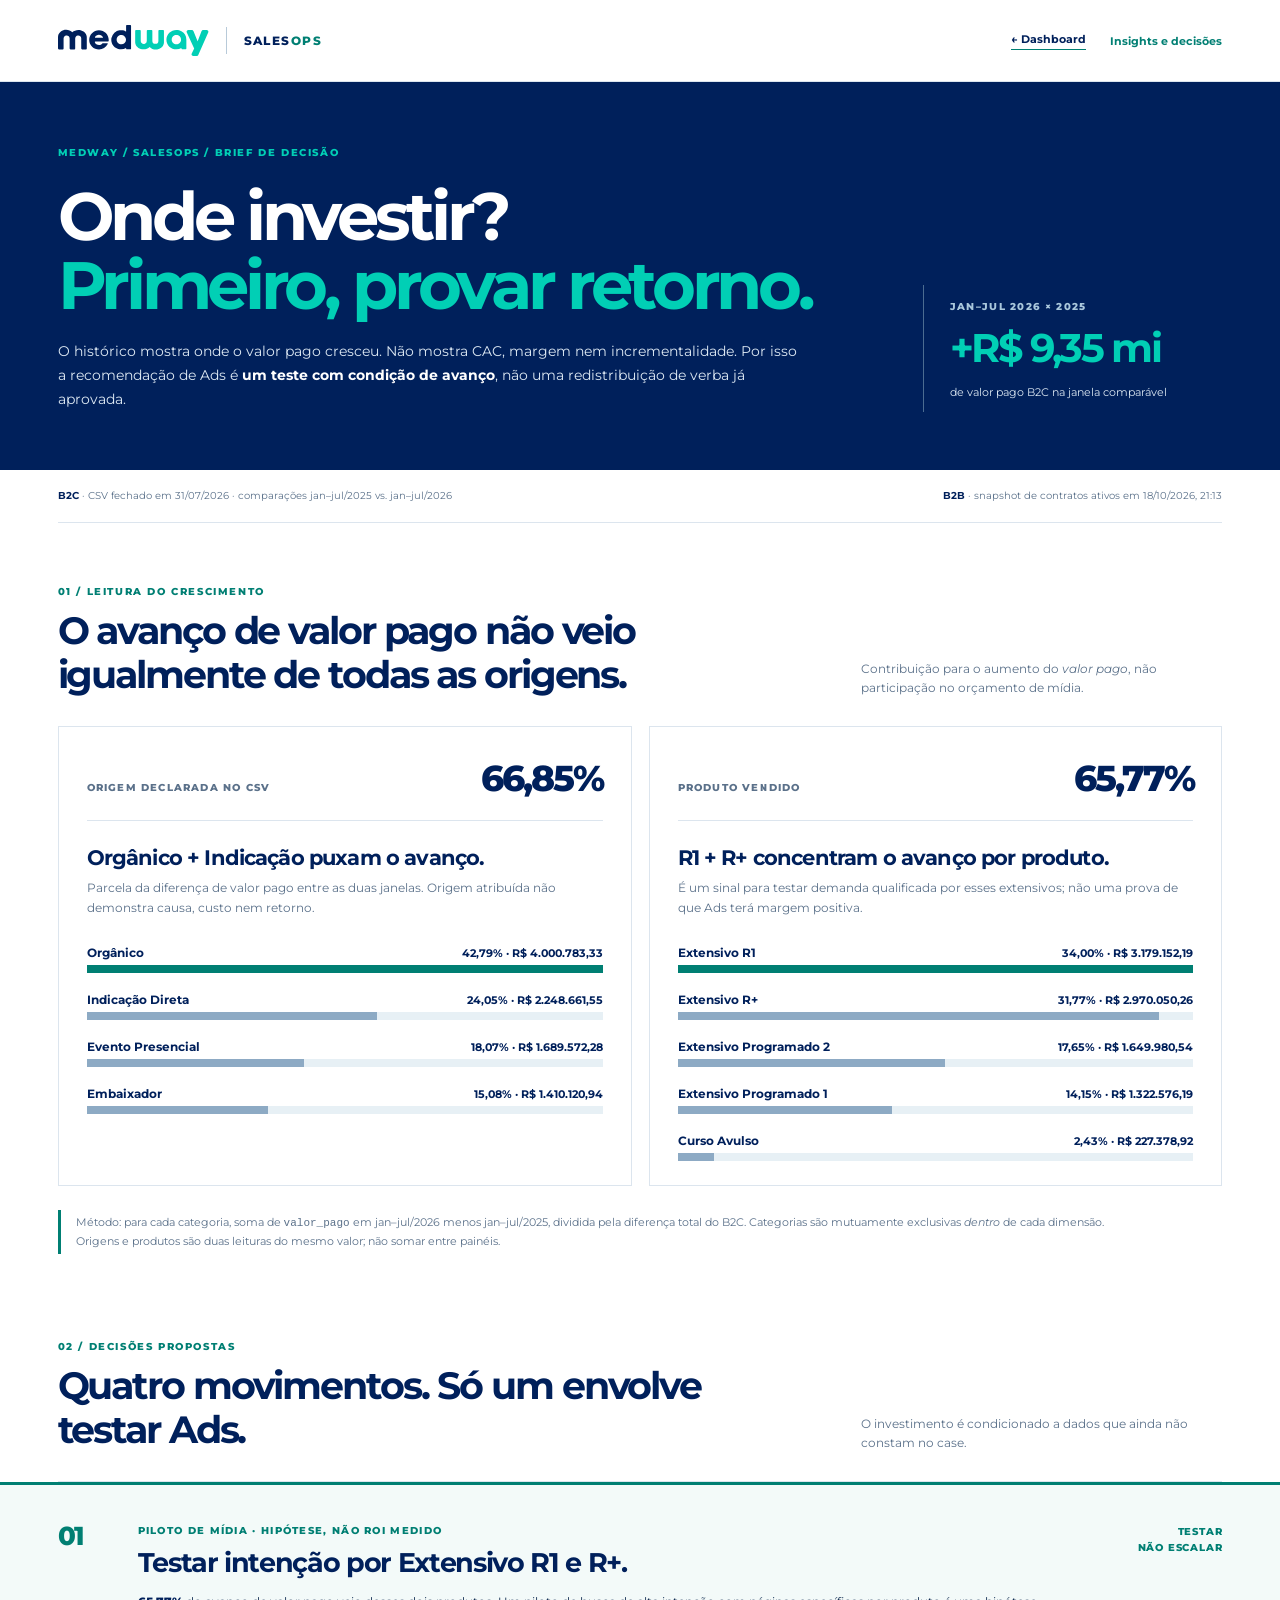
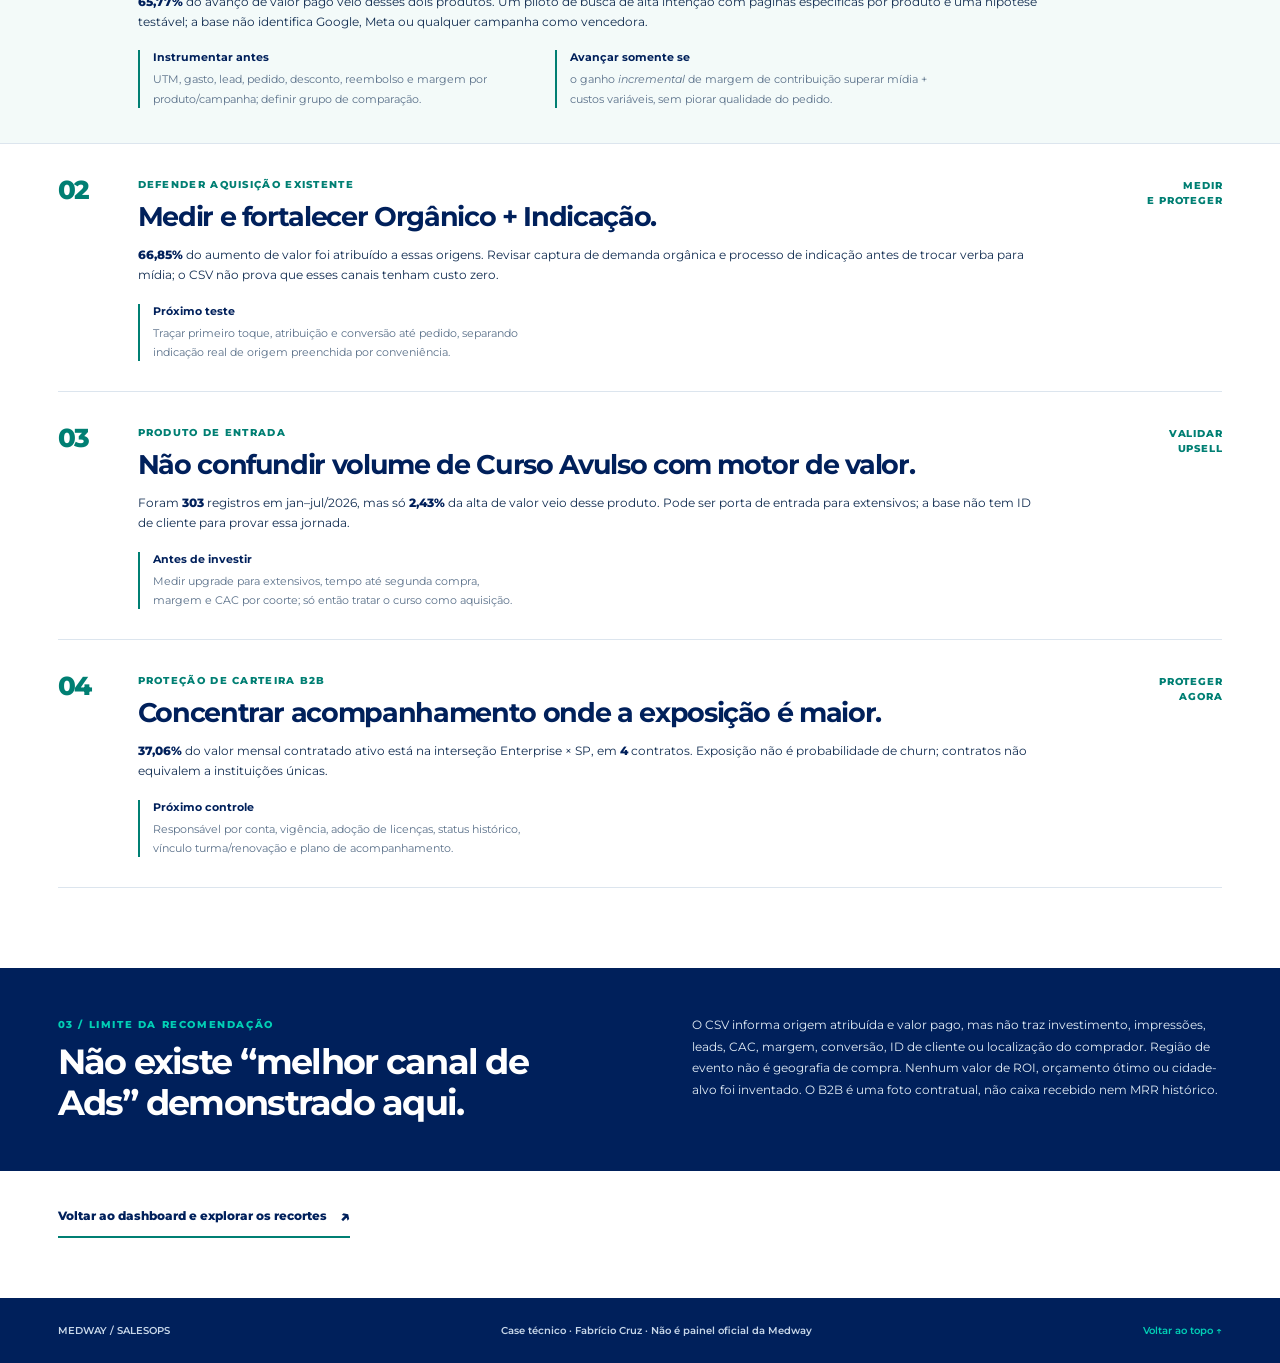
==== public/insights.html @ 477a2d1b "feat: add evidence-led Medway insights and Ads decision brief" ====
<!doctype html>
<html lang="pt-BR">
  <head>
    <meta charset="utf-8" />
    <meta name="viewport" content="width=device-width, initial-scale=1" />
    <meta name="theme-color" content="#00205B" />
    <meta name="description" content="Insights acionáveis do case Medway SalesOps: motores de crescimento B2C, teste de mídia e exposição contratual B2B, com evidências e limites claros." />
    <title>Insights e decisões | Medway SalesOps</title>
    <link rel="preconnect" href="https://fonts.googleapis.com" />
    <link rel="preconnect" href="https://fonts.gstatic.com" crossorigin />
    <link href="https://fonts.googleapis.com/css2?family=Montserrat:wght@400;500;600;700;800&display=swap" rel="stylesheet" />
    <link rel="icon" href="favicon.svg" type="image/svg+xml" />
    <link rel="stylesheet" href="style.css?v=20261018-insights-link-v1" />
    <link rel="stylesheet" href="insights.css?v=20261018-insights-v1" />
    <script src="insights.js?v=20261018-insights-v1" defer></script>
  </head>
  <body class="insights-page" id="top">
    <a class="skip" href="#main">Ir para insights</a>
    <header class="topbar">
      <div class="brand"><img src="medway-logo.svg" alt="Medway" /><span class="brand-divider" aria-hidden="true"></span><span class="brand-name">SALES<span>OPS</span></span></div>
      <nav class="insight-nav" aria-label="Navegação da análise"><a href="index.html">← Dashboard</a><span aria-current="page">Insights e decisões</span></nav>
    </header>
    <main id="main">
      <section class="insight-hero" aria-labelledby="insight-title">
        <div class="insight-hero-copy">
          <span class="insight-eyebrow">MEDWAY / SALESOPS / BRIEF DE DECISÃO</span>
          <h1 id="insight-title">Onde investir?<br /><em>Primeiro, provar retorno.</em></h1>
          <p>O histórico mostra onde o valor pago cresceu. Não mostra CAC, margem nem incrementalidade. Por isso a recomendação de Ads é <strong>um teste com condição de avanço</strong>, não uma redistribuição de verba já aprovada.</p>
        </div>
        <div class="insight-hero-number" aria-label="Variação de valor B2C na janela comparável"><span>JAN–JUL 2026 × 2025</span><strong id="hero-delta">Carregando…</strong><small>de valor pago B2C na janela comparável</small></div>
      </section>
      <div class="insight-scope"><span><b>B2C</b> · CSV fechado em 31/07/2026 · comparações jan–jul/2025 vs. jan–jul/2026</span><span><b>B2B</b> · snapshot de contratos ativos em <time id="b2b-stamp">carregamento</time></span></div>
      <div class="insight-error" id="insight-error" role="alert" hidden>Não foi possível carregar os agregados publicados. Volte ao <a href="index.html">dashboard</a> e tente novamente.</div>
      <section class="insight-section" aria-labelledby="evidence-title">
        <div class="insight-section-head"><span class="insight-index">01 / LEITURA DO CRESCIMENTO</span><h2 id="evidence-title">O avanço de valor pago não veio igualmente de todas as origens.</h2><p>Contribuição para o aumento do <em>valor pago</em>, não participação no orçamento de mídia.</p></div>
        <div class="driver-grid">
          <article class="driver-panel"><div class="driver-panel-head"><span>ORIGEM DECLARADA NO CSV</span><strong id="origin-pair-share">—</strong></div><h3>Orgânico + Indicação puxam o avanço.</h3><p>Parcela da diferença de valor pago entre as duas janelas. Origem atribuída não demonstra causa, custo nem retorno.</p><div class="driver-bars" id="origin-bars" aria-label="Contribuição por origem"></div></article>
          <article class="driver-panel"><div class="driver-panel-head"><span>PRODUTO VENDIDO</span><strong id="product-pair-share">—</strong></div><h3>R1 + R+ concentram o avanço por produto.</h3><p>É um sinal para testar demanda qualificada por esses extensivos; não uma prova de que Ads terá margem positiva.</p><div class="driver-bars" id="product-bars" aria-label="Contribuição por produto"></div></article>
        </div>
        <p class="insight-method">Método: para cada categoria, soma de <code>valor_pago</code> em jan–jul/2026 menos jan–jul/2025, dividida pela diferença total do B2C. Categorias são mutuamente exclusivas <em>dentro</em> de cada dimensão. Origens e produtos são duas leituras do mesmo valor; não somar entre painéis.</p>
      </section>
      <section class="insight-section insight-section-action" aria-labelledby="action-title">
        <div class="insight-section-head"><span class="insight-index">02 / DECISÕES PROPOSTAS</span><h2 id="action-title">Quatro movimentos. Só um envolve testar Ads.</h2><p>O investimento é condicionado a dados que ainda não constam no case.</p></div>
        <div class="decision-list">
          <article class="decision decision-primary"><div class="decision-serial">01</div><div class="decision-body"><span class="decision-type">PILOTO DE MÍDIA · HIPÓTESE, NÃO ROI MEDIDO</span><h3>Testar intenção por Extensivo R1 e R+.</h3><p><strong id="paid-signal">—</strong> do avanço de valor pago veio desses dois produtos. Um piloto de busca de alta intenção com páginas específicas por produto é uma hipótese testável; a base não identifica Google, Meta ou qualquer campanha como vencedora.</p><div class="decision-checks"><div><b>Instrumentar antes</b><span>UTM, gasto, lead, pedido, desconto, reembolso e margem por produto/campanha; definir grupo de comparação.</span></div><div><b>Avançar somente se</b><span>o ganho <em>incremental</em> de margem de contribuição superar mídia + custos variáveis, sem piorar qualidade do pedido.</span></div></div></div><div class="decision-state">TESTAR<br />NÃO ESCALAR</div></article>
          <article class="decision"><div class="decision-serial">02</div><div class="decision-body"><span class="decision-type">DEFENDER AQUISIÇÃO EXISTENTE</span><h3>Medir e fortalecer Orgânico + Indicação.</h3><p><strong id="earned-signal">—</strong> do aumento de valor foi atribuído a essas origens. Revisar captura de demanda orgânica e processo de indicação antes de trocar verba para mídia; o CSV não prova que esses canais tenham custo zero.</p><div class="decision-checks"><div><b>Próximo teste</b><span>Traçar primeiro toque, atribuição e conversão até pedido, separando indicação real de origem preenchida por conveniência.</span></div></div></div><div class="decision-state">MEDIR<br />E PROTEGER</div></article>
          <article class="decision"><div class="decision-serial">03</div><div class="decision-body"><span class="decision-type">PRODUTO DE ENTRADA</span><h3>Não confundir volume de Curso Avulso com motor de valor.</h3><p>Foram <strong id="course-volume">—</strong> registros em jan–jul/2026, mas só <strong id="course-growth-share">—</strong> da alta de valor veio desse produto. Pode ser porta de entrada para extensivos; a base não tem ID de cliente para provar essa jornada.</p><div class="decision-checks"><div><b>Antes de investir</b><span>Medir upgrade para extensivos, tempo até segunda compra, margem e CAC por coorte; só então tratar o curso como aquisição.</span></div></div></div><div class="decision-state">VALIDAR<br />UPSELL</div></article>
          <article class="decision"><div class="decision-serial">04</div><div class="decision-body"><span class="decision-type">PROTEÇÃO DE CARTEIRA B2B</span><h3>Concentrar acompanhamento onde a exposição é maior.</h3><p><strong id="b2b-cell-share">—</strong> do valor mensal contratado ativo está na interseção Enterprise × SP, em <strong id="b2b-cell-count">—</strong> contratos. Exposição não é probabilidade de churn; contratos não equivalem a instituições únicas.</p><div class="decision-checks"><div><b>Próximo controle</b><span>Responsável por conta, vigência, adoção de licenças, status histórico, vínculo turma/renovação e plano de acompanhamento.</span></div></div></div><div class="decision-state">PROTEGER<br />AGORA</div></article>
        </div>
      </section>
      <section class="insight-bottom" aria-labelledby="limit-title"><div><span class="insight-index">03 / LIMITE DA RECOMENDAÇÃO</span><h2 id="limit-title">Não existe “melhor canal de Ads” demonstrado aqui.</h2></div><p>O CSV informa origem atribuída e valor pago, mas não traz investimento, impressões, leads, CAC, margem, conversão, ID de cliente ou localização do comprador. Região de evento não é geografia de compra. Nenhum valor de ROI, orçamento ótimo ou cidade-alvo foi inventado. O B2B é uma foto contratual, não caixa recebido nem MRR histórico.</p></section>
      <a class="insight-return" href="index.html">Voltar ao dashboard e explorar os recortes <span aria-hidden="true">↗</span></a>
    </main>
    <footer><span>MEDWAY / SALESOPS</span><span>Case técnico · Fabrício Cruz · Não é painel oficial da Medway</span><a href="#top">Voltar ao topo ↑</a></footer>
  </body>
</html>
---- public/style.css ----
:root {
  --navy: #00205b;
  --blue: #103c78;
  --aqua: #01cfb5;
  --aqua-deep: #007f73;
  --ink: #122d51;
  --muted: #5b718a;
  --line: #dce5ee;
  --surface: #f4f8fc;
  --white: #fff;
  --font: Montserrat, Arial, sans-serif;
}
* {
  box-sizing: border-box;
}
html {
  scroll-behavior: smooth;
  overflow-x: clip;
}
body {
  margin: 0;
  overflow-x: clip;
  background: #fff;
  color: var(--ink);
  font-family: var(--font);
  font-size: 14px;
  -webkit-font-smoothing: antialiased;
}
button,
select {
  font: inherit;
}
button {
  cursor: pointer;
}
a {
  color: inherit;
}
.skip {
  position: absolute;
  left: 12px;
  top: -70px;
  z-index: 10;
  padding: 12px;
  background: #fff;
}
.skip:focus {
  top: 12px;
}
:focus-visible {
  outline: 3px solid var(--aqua-deep);
  outline-offset: 3px;
}
.sr-only {
  position: absolute;
  width: 1px;
  height: 1px;
  padding: 0;
  margin: -1px;
  overflow: hidden;
  clip: rect(0, 0, 0, 0);
  white-space: nowrap;
  border: 0;
}
.hover-tip {
  position: fixed;
  z-index: 1000;
  max-width: min(360px, calc(100vw - 20px));
  padding: 11px 14px;
  border-left: 3px solid var(--aqua);
  border-radius: 4px;
  background: var(--navy);
  color: #fff;
  box-shadow: 0 12px 30px #00205b45;
  font: 600 12px/1.5 var(--font);
  pointer-events: none;
  white-space: normal;
}
.hover-tip[hidden] {
  display: none;
}
[data-tip] {
  cursor: crosshair;
}
[data-tip]:focus-visible {
  outline: 3px solid var(--aqua-deep);
  outline-offset: 3px;
}
.topbar {
  min-height: 82px;
  padding: 16px max(4.5vw, 24px);
  display: flex;
  align-items: center;
  justify-content: space-between;
  gap: 20px;
  border-bottom: 1px solid var(--line);
  background: #fff;
}
.brand {
  display: flex;
  align-items: center;
  gap: 17px;
  min-width: 0;
}
.brand img {
  width: 151px;
  height: auto;
  display: block;
}
.brand-divider {
  height: 27px;
  width: 1px;
  background: #b8cad9;
}
.brand-name {
  font-size: 12px;
  font-weight: 800;
  letter-spacing: 0.12em;
  color: var(--navy);
  white-space: nowrap;
}
.brand-name span {
  color: var(--aqua-deep);
}
.topright {
  display: flex;
  align-items: center;
  gap: 11px;
  color: var(--muted);
  font-size: 11px;
  font-weight: 600;
  text-align: right;
}
.topright a {
  text-decoration: none;
  color: var(--navy);
  border-left: 1px solid var(--line);
  padding-left: 18px;
  margin-left: 8px;
  white-space: nowrap;
}
.source-indicator {
  flex: none;
  width: 8px;
  height: 8px;
  border-radius: 100%;
  background: var(--aqua);
  box-shadow: 0 0 0 4px #01cfb527;
}
.source-indicator.snapshot {
  background: #8ba9c5;
  box-shadow: 0 0 0 4px #8ba9c52b;
}
.source-indicator.stale {
  background: #ad3d33;
  box-shadow: 0 0 0 4px #ad3d3329;
}
main {
  max-width: 1520px;
  margin: auto;
  padding: 0 max(4.5vw, 24px);
}
.hero {
  min-height: 325px;
  display: grid;
  grid-template-columns: minmax(0, 1fr) 330px;
  align-items: stretch;
  gap: 7%;
  padding: 55px 0 52px;
}
.eyebrow,
.micro {
  font-size: 10px;
  font-weight: 800;
  letter-spacing: 0.14em;
  color: var(--blue);
}
.eyebrow {
  display: flex;
  align-items: center;
  gap: 12px;
}
.eyebrow-rule {
  width: 30px;
  height: 3px;
  background: var(--aqua);
}
.eyebrow-sub {
  font-weight: 500;
  color: var(--muted);
}
.hero h1 {
  font-size: clamp(44px, 5.1vw, 78px);
  line-height: 1.06;
  letter-spacing: -0.065em;
  margin: 25px 0 18px;
  color: var(--navy);
  font-weight: 800;
}
.hero h1 span,
.section-lead h2 span,
.method h2 span {
  color: var(--aqua-deep);
}
.hero-copy > p {
  max-width: 670px;
  color: var(--muted);
  font-size: 14px;
  line-height: 1.75;
  margin: 0;
}
.hero-side {
  border-left: 1px solid var(--line);
  padding: 20px 0 0 29px;
  display: flex;
  flex-direction: column;
}
.hero-side strong {
  font-size: 21px;
  letter-spacing: -0.045em;
  line-height: 1.3;
  color: var(--navy);
  margin-top: 17px;
}
.hero-side p {
  line-height: 1.7;
  color: var(--muted);
  font-size: 12px;
}
.hero-date {
  font-size: 10px;
  color: var(--blue);
  font-weight: 700;
  border-top: 1px solid var(--line);
  padding-top: 15px;
  margin-top: auto;
  line-height: 1.5;
}
.tabs {
  display: flex;
  gap: 36px;
  border-bottom: 1px solid #bbcbdd;
}
.tab {
  border: 0;
  background: none;
  color: #667e98;
  padding: 15px 4px 17px;
  font-weight: 700;
  font-size: 12px;
  white-space: nowrap;
  position: relative;
}
.tab span {
  font-size: 10px;
  color: var(--muted);
  margin-right: 9px;
}
.tab:hover {
  color: var(--navy);
}
.tab.active {
  color: var(--navy);
}
.tab.active:after {
  content: "";
  position: absolute;
  height: 3px;
  background: var(--aqua-deep);
  bottom: -2px;
  left: 0;
  right: 0;
}
.control-bar {
  display: flex;
  justify-content: space-between;
  align-items: center;
  gap: 20px;
  min-height: 72px;
  border-bottom: 1px solid var(--line);
}
.control-bar[hidden] {
  display: none;
}
.controls {
  display: flex;
  gap: 10px;
  align-items: center;
  flex-wrap: wrap;
}
.controls .micro {
  margin-right: 15px;
}
.controls label {
  font-size: 11px;
  color: var(--muted);
}
select {
  border: 1px solid #c7d5e1;
  border-radius: 4px;
  background: #fff;
  color: var(--navy);
  font-size: 11px;
  font-weight: 700;
  padding: 8px 27px 8px 10px;
  max-width: 125px;
}
.control-note {
  font-size: 10px;
  color: var(--muted);
  text-align: right;
  line-height: 1.5;
}
.section-lead {
  display: flex;
  align-items: end;
  justify-content: space-between;
  gap: 35px;
  padding: 42px 0 25px;
}
.section-lead h2 {
  color: var(--navy);
  font-size: clamp(28px, 3vw, 42px);
  line-height: 1.15;
  letter-spacing: -0.055em;
  margin: 12px 0 0;
}
.section-lead p {
  max-width: 390px;
  font-size: 12px;
  color: var(--muted);
  line-height: 1.7;
  margin: 0 0 4px;
}
.kpis {
  display: grid;
  grid-template-columns: repeat(2, minmax(0, 1fr));
  gap: 12px;
}
.kpis-four {
  grid-template-columns: repeat(4, minmax(0, 1fr));
}
.kpi {
  min-width: 0;
  min-height: 143px;
  border: 1px solid var(--line);
  border-top: 3px solid #98adc5;
  background: #fff;
  padding: 23px 24px;
  display: flex;
  flex-direction: column;
  align-items: flex-start;
}
.kpi-featured {
  border-top-color: var(--aqua);
  background: var(--navy);
  border-left-color: var(--navy);
  border-right-color: var(--navy);
  border-bottom-color: var(--navy);
  color: white;
}
.kpi .micro {
  color: #607d99;
}
.kpi-featured .micro {
  color: var(--aqua);
}
.kpi strong {
  color: var(--navy);
  font-size: clamp(22px, 2.45vw, 35px);
  letter-spacing: -0.055em;
  line-height: 1.15;
  margin: 14px 0 7px;
  overflow-wrap: anywhere;
}
.kpi-featured strong {
  color: #fff;
}
.kpi small {
  color: var(--muted);
  font-size: 10px;
  line-height: 1.5;
}
.kpi-featured small {
  color: #bfd0e0;
}
.scope-strip {
  background: #eaf4f8;
  display: grid;
  grid-template-columns: 1fr 30px 1fr auto;
  align-items: center;
  gap: 22px;
  padding: 21px 26px;
  margin: 15px 0 24px;
}
.scope-strip span:not(.scope-divider) {
  font-size: 10px;
  font-weight: 800;
  letter-spacing: 0.1em;
  color: var(--blue);
}
.scope-strip p {
  margin: 7px 0 0;
  font-size: 12px;
  line-height: 1.5;
  color: var(--muted);
}
.scope-strip strong {
  color: var(--navy);
}
.scope-divider {
  font-size: 25px;
  color: var(--aqua-deep);
  font-weight: 700;
}
.scope-warning {
  font-size: 10px;
  color: var(--navy);
  font-weight: 800;
  border-left: 1px solid #bbd1dc;
  padding-left: 20px;
}
.panel-grid {
  display: grid;
  grid-template-columns: repeat(2, minmax(0, 1fr));
  gap: 14px;
  margin-top: 16px;
}
.panel {
  min-width: 0;
  border: 1px solid var(--line);
  background: #fff;
  padding: 25px 25px 23px;
}
.panel-wide {
  grid-column: span 2;
}
.panel-head {
  display: flex;
  justify-content: space-between;
  gap: 16px;
  border-bottom: 1px solid var(--line);
  padding-bottom: 15px;
  margin-bottom: 19px;
}
.panel h3 {
  font-size: 16px;
  letter-spacing: -0.035em;
  margin: 0;
  color: var(--navy);
}
.panel-head p {
  font-size: 10px;
  color: var(--muted);
  line-height: 1.5;
  margin: 6px 0 0;
}
.chart-wrap {
  width: 100%;
  overflow-x: auto;
}
.chart-svg {
  display: block;
  width: 100%;
  min-width: 520px;
  height: auto;
}
.chart-grid {
  stroke: #e5edf4;
  stroke-width: 1;
}
.chart-axis {
  fill: var(--muted);
  font-size: 10px;
  font-family: var(--font);
}
.chart-callout {
  fill: var(--aqua-deep);
  font-size: 10px;
  font-weight: 800;
  font-family: var(--font);
}
.trend-bar {
  fill: #2f6499;
}
.trend-bar:hover {
  fill: var(--navy);
}
.trend-bar.spike {
  fill: var(--aqua-deep);
}
.legend {
  display: flex;
  align-items: center;
  gap: 20px;
  font-size: 10px;
  font-weight: 700;
  color: var(--muted);
  flex-wrap: wrap;
}
.legend span {
  display: flex;
  align-items: center;
  gap: 6px;
}
.legend i {
  display: inline-block;
  width: 12px;
  height: 12px;
  border-radius: 2px;
}
.legend-navy {
  background: var(--navy);
}
.legend-aqua {
  background: var(--aqua);
}
.legend strong {
  margin-left: auto;
  color: var(--aqua-deep);
  font-size: 12px;
}
.yoy-chart {
  height: 255px;
  display: grid;
  grid-template-columns: repeat(7, minmax(0, 1fr));
  gap: 10px;
  border-bottom: 1px solid var(--line);
  padding-top: 15px;
  background: repeating-linear-gradient(
    to top,
    transparent 0,
    transparent 49px,
    #eaf0f5 50px
  );
}
.yoy-col {
  display: flex;
  flex-direction: column;
  align-items: center;
  min-width: 0;
}
.yoy-pair {
  flex: 1;
  width: 100%;
  display: flex;
  gap: 3px;
  align-items: flex-end;
  justify-content: center;
  padding: 0 7px;
}
.yoy-bar {
  position: relative;
  flex: 1;
  max-width: 35px;
  min-width: 8px;
  border-radius: 3px 3px 0 0;
}
.yoy-bar.navy {
  background: var(--navy);
}
.yoy-bar.aqua {
  background: var(--aqua);
}
.yoy-bar span {
  position: absolute;
  bottom: 100%;
  left: 50%;
  transform: translate(-50%, -5px);
  background: var(--navy);
  color: #fff;
  padding: 5px 7px;
  border-radius: 3px;
  white-space: nowrap;
  font-size: 10px;
  opacity: 0;
  pointer-events: none;
  z-index: 4;
}
.yoy-bar:hover span {
  opacity: 1;
}
.yoy-month {
  font-size: 10px;
  color: var(--muted);
  padding: 10px 0 0;
  font-weight: 700;
}
.chart-foot {
  font-size: 10px;
  color: var(--muted);
  line-height: 1.6;
  margin: 14px 0 0;
}
.bridge {
  display: flex;
  align-items: center;
  gap: 14px;
}
.bridge-item {
  flex: 1;
  min-width: 0;
  padding: 18px 15px;
  background: var(--surface);
  display: flex;
  flex-direction: column;
  min-height: 158px;
}
.bridge-item > span {
  font-size: 9px;
  letter-spacing: 0.1em;
  font-weight: 800;
  color: var(--muted);
}
.bridge-item strong {
  color: var(--navy);
  font-size: clamp(23px, 2.1vw, 35px);
  letter-spacing: -0.055em;
  margin: 17px 0 6px;
}
.bridge-item small {
  font-size: 10px;
  color: var(--muted);
  line-height: 1.3;
}
.bridge-operator {
  font-size: 21px;
  color: var(--aqua-deep);
  font-weight: 800;
}
.bridge-result {
  background: var(--navy);
}
.bridge-result strong,
.bridge-result > span {
  color: #fff;
}
.bridge-result small {
  color: #bfdbe9;
}
.bridge-rail,
.concentration-track {
  margin-top: auto;
  height: 5px;
  background: #d5e2eb;
  border-radius: 6px;
  overflow: hidden;
}
.bridge-rail i,
.concentration-track i {
  display: block;
  background: var(--aqua);
  height: 100%;
  border-radius: 6px;
}
.rankings {
  display: grid;
  gap: 17px;
}
.ranking {
  display: flex;
  gap: 12px;
  align-items: center;
}
.rank-n {
  font-size: 10px;
  color: #8ba2b8;
  font-weight: 700;
}
.rank-main {
  flex: 1;
  min-width: 0;
}
.rank-caption {
  display: flex;
  justify-content: space-between;
  gap: 10px;
  font-size: 10px;
  line-height: 1.5;
  margin-bottom: 7px;
}
.rank-caption span {
  font-weight: 700;
  color: var(--navy);
  overflow-wrap: anywhere;
}
.rank-caption strong {
  font-weight: 700;
  color: var(--muted);
  white-space: nowrap;
}
.rank-track {
  height: 6px;
  background: #eaf1f5;
  border-radius: 3px;
}
.rank-track span {
  display: block;
  height: 100%;
  background: linear-gradient(90deg, #006c91, var(--aqua));
  border-radius: 3px;
}
.matrix-caption {
  font-size: 10px;
  font-weight: 700;
  color: var(--muted);
}
.heat-scroll {
  position: relative;
  overflow-x: auto;
  width: 100%;
}
.heatmap {
  width: 100%;
  border-collapse: separate;
  border-spacing: 4px;
  font-size: 10px;
  min-width: 570px;
}
.heatmap th {
  text-align: left;
  padding: 9px 6px;
  color: var(--navy);
  font-weight: 700;
}
.heatmap thead th:not(:first-child) {
  text-align: center;
}
.heatmap tbody th {
  white-space: nowrap;
}
.heatmap td {
  background: rgba(1, 171, 154, var(--heat));
  color: var(--navy);
  text-align: center;
  padding: 13px 3px;
  font-weight: 700;
  border-radius: 3px;
  white-space: nowrap;
}
.quality-grid {
  display: grid;
  grid-template-columns: repeat(3, minmax(0, 1fr));
  gap: 12px;
}
.quality-grid > div {
  background: var(--surface);
  padding: 20px;
  min-width: 0;
  display: flex;
  flex-direction: column;
}
.quality-grid span {
  font-size: 9px;
  letter-spacing: 0.07em;
  font-weight: 800;
  color: var(--muted);
}
.quality-grid strong {
  font-size: 29px;
  color: var(--navy);
  margin: 12px 0 6px;
  letter-spacing: -0.05em;
}
.quality-grid small {
  font-size: 10px;
  color: var(--muted);
}
.spike-card {
  background: var(--navy);
  color: #fff;
  padding: 27px 30px;
  margin-top: 16px;
  position: relative;
  overflow: hidden;
}
.spike-card:after {
  content: "30";
  position: absolute;
  right: -10px;
  top: -60px;
  font-weight: 800;
  font-size: 230px;
  letter-spacing: -0.12em;
  color: #ffffff08;
  pointer-events: none;
}
.spike-card .micro {
  color: var(--aqua);
}
.spike-numbers {
  display: flex;
  gap: 45px;
  margin-top: 17px;
  position: relative;
  z-index: 1;
}
.spike-numbers > div {
  display: flex;
  flex-direction: column;
  gap: 8px;
}
.spike-numbers strong {
  font-size: clamp(23px, 3vw, 39px);
  letter-spacing: -0.06em;
}
.spike-numbers span {
  color: #c2d8e9;
  font-size: 11px;
  line-height: 1.5;
}
.spike-card p {
  font-size: 11px;
  color: #c2d8e9;
  line-height: 1.6;
  margin: 20px 0 0;
  max-width: 760px;
}
.spike-breakdown {
  border-top: 1px solid #4e6b8f;
  margin-top: 22px;
  padding-top: 17px;
  position: relative;
  z-index: 1;
}
.spike-breakdown h4 {
  font-size: 12px;
  margin: 0 0 13px;
  color: var(--aqua);
}
.spike-origin-grid {
  display: grid;
  grid-template-columns: repeat(4, minmax(0, 1fr));
  gap: 8px;
}
.spike-origin-grid > div {
  border: 1px solid #3a5a80;
  padding: 12px;
  display: flex;
  flex-direction: column;
  gap: 6px;
}
.spike-origin-grid span {
  font-size: 9px;
  color: #c2d8e9;
}
.spike-origin-grid strong {
  font-size: 13px;
}
.spike-origin-grid small {
  font-size: 10px;
  color: var(--aqua);
}
@media (max-width: 700px) {
  .spike-origin-grid {
    grid-template-columns: repeat(2, minmax(0, 1fr));
  }
}
.editorial {
  margin: 17px 0 30px;
  padding: 23px 25px;
  background: #edfaf8;
  display: flex;
  gap: 22px;
  border-left: 3px solid var(--aqua);
}
.editorial-icon {
  color: var(--aqua-deep);
  font-size: 28px;
  font-weight: 700;
}
.editorial h3 {
  font-size: 18px;
  letter-spacing: -0.035em;
  color: var(--navy);
  margin: 7px 0;
}
.editorial p {
  color: #3c6175;
  line-height: 1.7;
  font-size: 11px;
  margin: 0;
}
.fine-print {
  font-size: 10px;
  color: var(--muted);
  line-height: 1.6;
  margin: -12px 0 40px;
}
.source-banner {
  background: #ecf4f9;
  padding: 12px 16px;
  display: flex;
  gap: 12px;
  align-items: center;
  color: var(--blue);
  font-size: 10px;
  font-weight: 600;
  line-height: 1.5;
  margin-bottom: 15px;
}
.concentration {
  display: grid;
  grid-template-columns: 1fr 1fr auto;
  gap: 30px;
  align-items: center;
  background: var(--navy);
  padding: 25px 29px;
  margin-top: 15px;
  color: white;
}
.concentration > div {
  display: flex;
  flex-direction: column;
  min-width: 0;
}
.concentration .micro {
  color: var(--aqua);
}
.concentration strong {
  font-size: 32px;
  letter-spacing: -0.05em;
  margin: 8px 0 3px;
}
.concentration small,
.concentration p {
  font-size: 10px;
  line-height: 1.5;
  color: #c5d8e7;
}
.concentration p {
  border-left: 1px solid #4e6b8f;
  padding-left: 20px;
  max-width: 190px;
}
.concentration p strong {
  font-size: inherit;
  color: #fff;
}
.concentration-track {
  background: #3a5a80;
  margin-top: 15px;
}
.cohort-head {
  display: flex;
  justify-content: space-between;
  color: var(--muted);
  font-size: 9px;
  font-weight: 800;
  letter-spacing: 0.1em;
  padding: 0 0 12px;
  border-bottom: 1px solid var(--line);
}
.cohort-row {
  display: grid;
  grid-template-columns: 50px 1fr 90px;
  gap: 15px;
  align-items: center;
  padding: 17px 0;
  border-bottom: 1px solid var(--line);
  color: var(--navy);
}
.cohort-row > strong:last-child {
  text-align: right;
  font-size: 19px;
}
.cohort-row small {
  font-size: 9px;
  color: var(--muted);
  font-weight: 500;
}
.cohort-extra {
  font-size: 10px;
  color: var(--muted);
  margin: 0 0 10px 65px;
  line-height: 1.5;
}
.cohort-bar {
  height: 17px;
  background: #edf4f7;
}
.cohort-bar span {
  display: block;
  height: 100%;
  background: linear-gradient(90deg, var(--navy), var(--aqua));
}
.split-rank {
  display: grid;
  grid-template-columns: 1fr 1fr;
  gap: 25px;
}
.split-rank h4 {
  font-size: 11px;
  color: var(--navy);
  margin: 0 0 18px;
}
.empty {
  font-size: 11px;
  color: var(--muted);
  line-height: 1.7;
}
.method {
  margin-top: 68px;
  padding: 42px 0 70px;
  border-top: 2px solid var(--navy);
}
.method-heading {
  display: flex;
  justify-content: space-between;
  align-items: end;
  gap: 40px;
}
.method h2 {
  font-size: clamp(28px, 3.5vw, 48px);
  letter-spacing: -0.055em;
  line-height: 1.15;
  color: var(--navy);
  margin: 12px 0 0;
}
.method-heading > p {
  color: var(--muted);
  font-size: 12px;
  line-height: 1.7;
  max-width: 380px;
}
.method-grid {
  display: grid;
  grid-template-columns: repeat(4, minmax(0, 1fr));
  gap: 25px;
  margin-top: 38px;
}
.method-grid article {
  border-top: 1px solid var(--line);
  padding-top: 18px;
}
.method-grid span {
  font-size: 10px;
  color: var(--aqua-deep);
  font-weight: 800;
  letter-spacing: 0.1em;
}
.method-grid p {
  font-size: 11px;
  color: var(--muted);
  line-height: 1.8;
}
.method-grid code {
  color: var(--navy);
  font-size: 10px;
}
footer {
  background: var(--navy);
  color: #c7d7e9;
  display: flex;
  justify-content: space-between;
  gap: 20px;
  padding: 26px max(4.5vw, 24px);
  font-size: 10px;
  font-weight: 600;
}
footer a {
  color: var(--aqua);
  text-decoration: none;
}
.error {
  background: #fbecef;
  color: #842f43;
  padding: 20px;
  margin: 30px 0;
}
.loading {
  padding: 50px 0;
  color: var(--muted);
}
@media (max-width: 950px) {
  .hero {
    grid-template-columns: 1fr 260px;
    gap: 30px;
  }
  .kpis-four {
    grid-template-columns: repeat(2, minmax(0, 1fr));
  }
  .method-grid {
    grid-template-columns: repeat(2, minmax(0, 1fr));
  }
  .scope-strip {
    grid-template-columns: 1fr 25px 1fr;
  }
  .scope-warning {
    grid-column: 1/-1;
    border-left: 0;
    border-top: 1px solid #bbd1dc;
    padding: 12px 0 0;
  }
  .concentration {
    grid-template-columns: 1fr 1fr;
  }
  .concentration p {
    grid-column: 1/-1;
    max-width: none;
    border-left: 0;
    border-top: 1px solid #4e6b8f;
    padding: 12px 0 0;
    margin: 0;
  }
}
@media (max-width: 700px) {
  .topbar {
    min-height: 70px;
    padding: 15px 18px;
  }
  .brand img {
    width: 110px;
  }
  .brand {
    gap: 9px;
  }
  .brand-name {
    font-size: 10px;
  }
  .brand-divider {
    height: 20px;
  }
  .topright {
    font-size: 9px;
  }
  .topright a {
    display: none;
  }
  main {
    padding: 0 18px;
  }
  .hero {
    display: block;
    min-height: 0;
    padding: 41px 0 28px;
  }
  .hero h1 {
    font-size: clamp(43px, 9vw, 62px);
  }
  .hero-side {
    margin-top: 28px;
    padding: 17px 0 0;
    border-left: 0;
    border-top: 1px solid var(--line);
  }
  .hero-side strong {
    font-size: 17px;
    margin-top: 8px;
  }
  .hero-side p {
    margin: 6px 0 12px;
  }
  .hero-date {
    padding-top: 10px;
  }
  .tabs {
    gap: 8px;
    overflow-x: auto;
  }
  .tab {
    font-size: 10px;
    padding: 14px 5px;
    flex: 1;
  }
  .tab span {
    display: none;
  }
  .control-bar {
    align-items: flex-start;
    flex-direction: column;
    justify-content: center;
    padding: 14px 0;
    gap: 8px;
  }
  .controls .micro {
    width: 100%;
    margin-bottom: 1px;
  }
  .control-note {
    text-align: left;
  }
  .section-lead {
    display: block;
    padding: 32px 0 20px;
  }
  .section-lead p {
    margin-top: 12px;
  }
  .kpis,
  .kpis-four,
  .panel-grid,
  .quality-grid,
  .split-rank {
    grid-template-columns: 1fr 1fr;
  }
  .kpi {
    min-height: 126px;
    padding: 17px;
  }
  .kpi strong {
    font-size: clamp(19px, 5vw, 26px);
  }
  .panel {
    padding: 17px;
  }
  .panel-wide {
    grid-column: span 2;
  }
  .scope-strip {
    gap: 10px;
    padding: 17px;
  }
  .scope-strip p {
    font-size: 10px;
  }
  .bridge {
    gap: 5px;
  }
  .bridge-item {
    padding: 11px 7px;
    min-height: 145px;
  }
  .bridge-item > span {
    font-size: 8px;
  }
  .bridge-item strong {
    font-size: clamp(15px, 3.8vw, 23px);
  }
  .bridge-item small {
    font-size: 8px;
  }
  .bridge-operator {
    font-size: 16px;
  }
  .method {
    margin-top: 45px;
  }
  .method-heading {
    display: block;
  }
  .method-grid {
    gap: 20px;
  }
  .concentration {
    gap: 17px;
    padding: 20px;
  }
  .concentration strong {
    font-size: 26px;
  }
  .spike-numbers {
    gap: 22px;
  }
  .spike-numbers strong {
    font-size: clamp(21px, 4vw, 29px);
  }
  footer {
    padding: 22px 18px;
    flex-wrap: wrap;
  }
}
@media (max-width: 480px) {
  .topright #source-health {
    max-width: 91px;
    line-height: 1.3;
  }
  .hero h1 {
    font-size: 43px;
  }
  .panel-grid {
    display: block;
  }
  .panel {
    margin-bottom: 12px;
  }
  .kpis,
  .kpis-four {
    gap: 8px;
  }
  .kpi .micro {
    font-size: 8px;
  }
  .kpi small {
    font-size: 9px;
  }
  .scope-strip {
    grid-template-columns: 1fr 20px 1fr;
  }
  .yoy-chart {
    height: 205px;
    gap: 2px;
  }
  .yoy-pair {
    padding: 0 2px;
    gap: 2px;
  }
  .legend {
    gap: 9px;
  }
  .legend strong {
    width: 100%;
    margin-left: 0;
  }
  .quality-grid {
    grid-template-columns: 1fr;
  }
  .quality-grid > div {
    padding: 14px;
  }
  .spike-numbers {
    display: block;
  }
  .spike-numbers > div + div {
    margin-top: 17px;
  }
  .method-grid {
    grid-template-columns: 1fr 1fr;
    gap: 14px;
  }
  .method-grid p {
    font-size: 10px;
  }
  .source-banner {
    font-size: 9px;
  }
  .concentration strong {
    font-size: 23px;
  }
}
.story-thesis {
  margin: 18px 0;
  padding: 30px 34px;
  background: var(--navy);
  color: #fff;
  border-left: 5px solid var(--aqua);
}
.story-thesis .micro {
  color: var(--aqua);
}
.story-thesis h3 {
  font-size: clamp(23px, 3vw, 38px);
  line-height: 1.17;
  letter-spacing: -0.05em;
  margin: 12px 0;
  max-width: 950px;
}
.story-thesis p {
  font-size: 12px;
  line-height: 1.7;
  color: #d6e7f2;
  max-width: 950px;
  margin: 0;
}
.signal-grid {
  display: grid;
  grid-template-columns: repeat(3, minmax(0, 1fr));
  gap: 12px;
  margin: 18px 0;
}
.signal-card {
  border: 1px solid var(--line);
  border-top: 3px solid #b9cada;
  padding: 24px 25px;
  display: flex;
  flex-direction: column;
  min-width: 0;
  background: #fff;
}
.signal-card:first-child {
  border-top-color: var(--aqua-deep);
}
.signal-card > span {
  font-size: 10px;
  letter-spacing: 0.1em;
  font-weight: 800;
  color: var(--muted);
}
.signal-card strong {
  font-size: clamp(27px, 2.8vw, 40px);
  color: var(--navy);
  letter-spacing: -0.06em;
  margin: 17px 0 10px;
}
.signal-card p {
  font-size: 11px;
  color: var(--muted);
  line-height: 1.65;
  margin: 0 0 19px;
}
.signal-card small {
  border-top: 1px solid var(--line);
  padding-top: 13px;
  margin-top: auto;
  color: var(--navy);
  font-size: 10px;
  line-height: 1.55;
  font-weight: 700;
}
.decision-stack {
  margin: 22px 0;
  padding: 27px 30px;
  background: #eaf4f8;
}
.decision-title h3 {
  font-size: 20px;
  line-height: 1.35;
  letter-spacing: -0.04em;
  color: var(--navy);
  margin: 7px 0 18px;
}
.decision-stack ol {
  list-style: none;
  display: grid;
  grid-template-columns: repeat(3, minmax(0, 1fr));
  gap: 16px;
  margin: 0;
  padding: 0;
}
.decision-stack li {
  border-left: 2px solid var(--aqua-deep);
  padding: 2px 0 2px 15px;
  color: var(--muted);
  font-size: 11px;
  line-height: 1.6;
}
.decision-stack li strong {
  display: block;
  color: var(--navy);
  margin-bottom: 5px;
  font-size: 12px;
}
@media (max-width: 900px) {
  .signal-grid {
    grid-template-columns: 1fr;
  }
  .signal-card {
    padding: 20px;
  }
  .decision-stack ol {
    grid-template-columns: 1fr;
  }
  .story-thesis {
    padding: 24px;
  }
  .decision-stack {
    padding: 23px;
  }
}
.tabs {
  display: inline-flex;
  max-width: 100%;
  gap: 4px;
  margin-top: 15px;
  padding: 5px;
  border: 1px solid var(--line);
  border-radius: 999px;
  background: #f3f7fa;
  overflow-x: auto;
}
.tab {
  border-radius: 999px;
  padding: 12px 18px;
  transition:
    background-color 0.18s ease,
    color 0.18s ease;
}
.tab.active {
  background: var(--navy);
  color: #fff;
}
.tab.active span {
  color: var(--aqua);
}
.tab.active:after {
  display: none;
}
.method-details {
  margin-top: 25px;
}
.method-details summary {
  display: flex;
  justify-content: space-between;
  align-items: center;
  gap: 20px;
  list-style: none;
  cursor: pointer;
  border: 1px solid var(--line);
  border-radius: 5px;
  padding: 17px 20px;
  color: var(--navy);
  font-size: 12px;
  font-weight: 700;
}
.method-details summary::-webkit-details-marker {
  display: none;
}
.method-details summary:hover {
  border-color: var(--aqua-deep);
  background: #f4fafb;
}
.method-details summary span {
  font-size: 20px;
  color: var(--aqua-deep);
  line-height: 1;
  transition: transform 0.2s ease;
}
.method-details[open] summary span {
  transform: rotate(45deg);
}
.method-details .method-grid {
  margin-top: 24px;
}
.skeleton-grid {
  display: grid;
  grid-template-columns: repeat(2, minmax(0, 1fr));
  gap: 12px;
  padding: 42px 0;
}
.skeleton-grid span {
  display: block;
  min-height: 135px;
  border-radius: 5px;
  background: #ecf2f6;
}
.skeleton-grid .skeleton-wide {
  grid-column: 1/-1;
  min-height: 280px;
}
@media (max-width: 700px) {
  .tabs {
    display: flex;
    width: 100%;
    gap: 3px;
    padding: 4px;
  }
  .tab {
    flex: 1;
    min-height: 43px;
    white-space: normal;
    padding: 10px 5px;
    font-size: 10px;
  }
  .skeleton-grid {
    padding: 30px 0;
  }
  .skeleton-grid span {
    min-height: 105px;
  }
  .skeleton-grid .skeleton-wide {
    min-height: 220px;
  }
}
@media (prefers-reduced-motion: reduce) {
  .tab,
  .method-details summary span {
    transition: none;
  }
}
@media (max-width: 700px) {
  .hero {
    padding: 20px 0 14px;
  }
  .hero h1 {
    font-size: clamp(35px, 9vw, 43px);
    margin: 12px 0 9px;
    line-height: 1.02;
  }
  .hero-copy > p {
    font-size: 12px;
    line-height: 1.45;
  }
  .hero-side {
    margin-top: 10px;
    padding-top: 8px;
  }
  .hero-side .micro,
  .hero-side p {
    display: none;
  }
  .hero-side strong {
    font-size: 17px;
    margin: 0;
    line-height: 1.2;
  }
  .hero-date {
    border-top: 0;
    padding-top: 5px;
    margin-top: 0;
  }
  .section-lead {
    padding: 19px 0 12px;
  }
  .section-lead h2 {
    font-size: 27px;
    margin-top: 7px;
  }
  .section-lead p {
    margin-top: 5px;
    line-height: 1.45;
  }
  .signal-card p,
  .decision-stack li,
  .method-grid p {
    font-size: 12px;
  }
  .signal-card small,
  .chart-foot,
  .fine-print {
    font-size: 11px;
  }
}
.chart-data {
  margin-top: 13px;
}
.chart-data summary {
  cursor: pointer;
  color: var(--navy);
  font-size: 11px;
  font-weight: 700;
  padding: 11px 0;
}
.chart-data summary:hover {
  text-decoration: underline;
}
.chart-data-scroll {
  overflow-x: auto;
}
.chart-data table {
  border-collapse: collapse;
  width: 100%;
  min-width: 390px;
  font-size: 11px;
  font-variant-numeric: tabular-nums;
}
.chart-data caption {
  text-align: left;
  color: var(--muted);
  padding: 5px 0 9px;
}
.chart-data th,
.chart-data td {
  padding: 9px 12px;
  border-bottom: 1px solid var(--line);
  text-align: right;
}
.chart-data th:first-child {
  text-align: left;
}
.chart-data thead th {
  color: var(--navy);
  background: #f3f7fa;
}
.insights-entry {
  display: inline-flex;
  align-items: center;
  gap: 9px;
  margin: 15px 0 3px 17px;
  padding: 9px 0;
  color: var(--aqua-deep);
  font-weight: 800;
  font-size: 11px;
  text-decoration: none;
  border-bottom: 2px solid var(--aqua-deep);
}
.insights-entry span { font-size: 16px; line-height: 1; }
.insights-entry:hover { color: var(--navy); border-color: var(--navy); }
@media (max-width: 700px) {
  .insights-entry { margin: 7px 0 0; padding: 5px 0; }
}
---- public/insights.css ----
.insights-page .insight-nav{display:flex;align-items:center;gap:24px;font-size:11px;font-weight:700;color:var(--navy)}
.insights-page .insight-nav a{text-decoration:none;border-bottom:1px solid var(--aqua-deep);padding-bottom:3px}
.insights-page .insight-nav span{color:var(--aqua-deep)}
.insight-hero{background:var(--navy);color:#fff;margin:0 calc(-1*max(4.5vw,24px));padding:60px max(4.5vw,24px) 58px;display:grid;grid-template-columns:minmax(0,1.7fr) minmax(260px,.65fr);gap:7%;align-items:end}
.insight-eyebrow,.insight-index{font-size:10px;font-weight:800;letter-spacing:.16em;color:var(--aqua-deep)}
.insight-hero .insight-eyebrow{color:var(--aqua)}
.insight-hero h1{font-size:clamp(38px,5.2vw,76px);letter-spacing:-.065em;line-height:1.04;margin:22px 0 20px;max-width:1000px}
.insight-hero h1 em{font-style:normal;color:var(--aqua)}
.insight-hero-copy>p{font-size:14px;line-height:1.7;max-width:740px;color:#dce8f3;margin:0}
.insight-hero-copy>p strong{color:#fff}
.insight-hero-number{border-left:1px solid #4b6c91;padding:15px 0 10px 26px;display:flex;flex-direction:column;gap:14px}
.insight-hero-number span{font-size:10px;font-weight:800;letter-spacing:.13em;color:#a9c7dc}
.insight-hero-number strong{font-size:clamp(28px,3.1vw,44px);letter-spacing:-.06em;color:var(--aqua);line-height:1.1}
.insight-hero-number small{font-size:11px;line-height:1.6;color:#dce8f3}
.insight-scope{display:flex;justify-content:space-between;gap:20px;padding:18px 0;border-bottom:1px solid var(--line);font-size:10px;line-height:1.6;color:var(--muted)}
.insight-scope b{color:var(--navy)}
.insight-error{padding:18px 22px;margin:24px 0;background:#fff1ef;border-left:4px solid #ad3d33;color:#702b25;font-weight:700}
.insight-error[hidden]{display:none}
.insight-section{padding:62px 0 12px}
.insight-section-head{display:grid;grid-template-columns:minmax(0,1.5fr) minmax(240px,.75fr);column-gap:7%;align-items:end;margin:0 0 29px}
.insight-section-head .insight-index{grid-column:1/-1;margin-bottom:11px}
.insight-section-head h2{font-size:clamp(28px,3vw,43px);line-height:1.15;letter-spacing:-.055em;color:var(--navy);margin:0;max-width:800px}
.insight-section-head p{font-size:12px;line-height:1.6;color:var(--muted);margin:0}
.driver-grid{display:grid;grid-template-columns:repeat(2,minmax(0,1fr));gap:17px}
.driver-panel{background:#fff;border:1px solid var(--line);padding:29px 28px 24px;min-width:0}
.driver-panel-head{display:flex;align-items:baseline;justify-content:space-between;gap:12px;padding-bottom:20px;border-bottom:1px solid var(--line)}
.driver-panel-head span{font-size:10px;letter-spacing:.12em;font-weight:800;color:var(--muted)}
.driver-panel-head strong{font-size:clamp(25px,2.8vw,38px);font-weight:800;letter-spacing:-.06em;color:var(--navy)}
.driver-panel h3{font-size:21px;letter-spacing:-.04em;color:var(--navy);margin:24px 0 8px}
.driver-panel p{font-size:12px;line-height:1.65;color:var(--muted);margin:0 0 27px;max-width:570px}
.driver-bars{display:grid;gap:19px}
.driver-row{display:grid;grid-template-columns:minmax(0,1fr) auto;gap:5px 12px;align-items:baseline}
.driver-row .driver-name{font-weight:700;font-size:12px;color:var(--navy)}
.driver-row .driver-value{font-size:11px;font-weight:700;color:var(--navy);text-align:right;white-space:nowrap}
.driver-row .driver-track{grid-column:1/-1;height:8px;background:#e7f0f5;position:relative;overflow:hidden}
.driver-row .driver-track span{display:block;height:100%;background:#8daac4;min-width:2px}
.driver-row.is-lead .driver-track span{background:var(--aqua-deep)}
.insight-method{font-size:11px;line-height:1.7;color:var(--muted);border-left:3px solid var(--aqua-deep);margin:24px 0 0;padding:3px 0 3px 15px;max-width:1080px}
.insight-method code{font-size:11px}
.insight-section-action{padding-top:74px}
.decision-list{border-top:1px solid var(--line)}
.decision{display:grid;grid-template-columns:58px minmax(0,1fr) 128px;gap:22px;padding:30px 0;border-bottom:1px solid var(--line);align-items:start}
.decision-primary{background:#f3faf9;margin:0 calc(-1*max(4.5vw,24px));padding:35px max(4.5vw,24px);border-top:3px solid var(--aqua-deep);border-bottom:1px solid var(--line)}
.decision-serial{font-size:26px;font-weight:800;letter-spacing:-.06em;color:var(--aqua-deep)}
.decision-type{font-size:10px;font-weight:800;letter-spacing:.13em;color:var(--aqua-deep)}
.decision h3{font-size:clamp(21px,2.1vw,30px);line-height:1.2;letter-spacing:-.05em;color:var(--navy);margin:9px 0 12px}
.decision-body>p{font-size:12px;line-height:1.7;color:var(--ink);max-width:900px;margin:0 0 18px}
.decision-body>p strong{font-weight:800;color:var(--navy)}
.decision-checks{display:flex;gap:27px;flex-wrap:wrap}
.decision-checks div{max-width:390px;flex:1 1 230px;border-left:2px solid var(--aqua-deep);padding-left:13px}
.decision-checks b{font-size:11px;color:var(--navy);display:block;margin-bottom:5px}
.decision-checks span{font-size:11px;line-height:1.55;color:var(--muted)}
.decision-state{text-align:right;font-size:10px;line-height:1.55;letter-spacing:.08em;font-weight:800;color:var(--aqua-deep);padding-top:4px}
.insight-bottom{background:var(--navy);margin:68px calc(-1*max(4.5vw,24px)) 0;padding:46px max(4.5vw,24px);color:#fff;display:grid;grid-template-columns:1fr 1fr;gap:9%}
.insight-bottom .insight-index{color:var(--aqua)}
.insight-bottom h2{font-size:clamp(25px,2.7vw,39px);letter-spacing:-.05em;line-height:1.2;margin:10px 0 0}
.insight-bottom p{font-size:12px;line-height:1.8;color:#e2edf6;margin:0}
.insight-return{display:inline-flex;gap:13px;align-items:center;margin:35px 0 60px;color:var(--navy);font-weight:800;font-size:12px;text-decoration:none;border-bottom:2px solid var(--aqua-deep);padding-bottom:10px}
.insight-return span{font-size:17px}
@media(max-width:900px){.insight-hero{grid-template-columns:1fr;gap:25px;padding-top:42px;padding-bottom:40px}.insight-hero-number{border-left:0;border-top:1px solid #4b6c91;padding:19px 0 0;gap:6px}.insight-section-head{grid-template-columns:1fr;gap:13px}.driver-grid{grid-template-columns:1fr}.insight-bottom{grid-template-columns:1fr;gap:19px}}
@media(max-width:700px){.insights-page .topbar{min-height:67px;padding:13px 18px}.insights-page .insight-nav{gap:0}.insights-page .insight-nav span{display:none}.insights-page .insight-nav a{font-size:10px}.insight-hero{margin:0 -18px;padding:29px 18px 31px}.insight-hero h1{font-size:clamp(33px,8.5vw,43px);margin:12px 0 14px}.insight-hero-copy>p{font-size:12px;line-height:1.55}.insight-hero-number strong{font-size:31px}.insight-scope{display:block;font-size:10px}.insight-scope span{display:block;margin-bottom:5px}.insight-section{padding-top:40px}.insight-section-head h2{font-size:29px}.driver-panel{padding:21px 17px}.driver-panel-head strong{font-size:30px}.driver-panel h3{font-size:20px}.driver-row .driver-name{font-size:11px}.decision{grid-template-columns:36px minmax(0,1fr);gap:12px;padding:24px 0}.decision-primary{margin:0 -18px;padding:25px 18px}.decision-serial{font-size:20px}.decision-state{grid-column:2;text-align:left;padding-top:0}.decision-checks{gap:13px}.insight-bottom{margin:48px -18px 0;padding:30px 18px}.insight-return{margin-bottom:44px}}
@media(prefers-reduced-motion:reduce){.insights-page *{scroll-behavior:auto}}
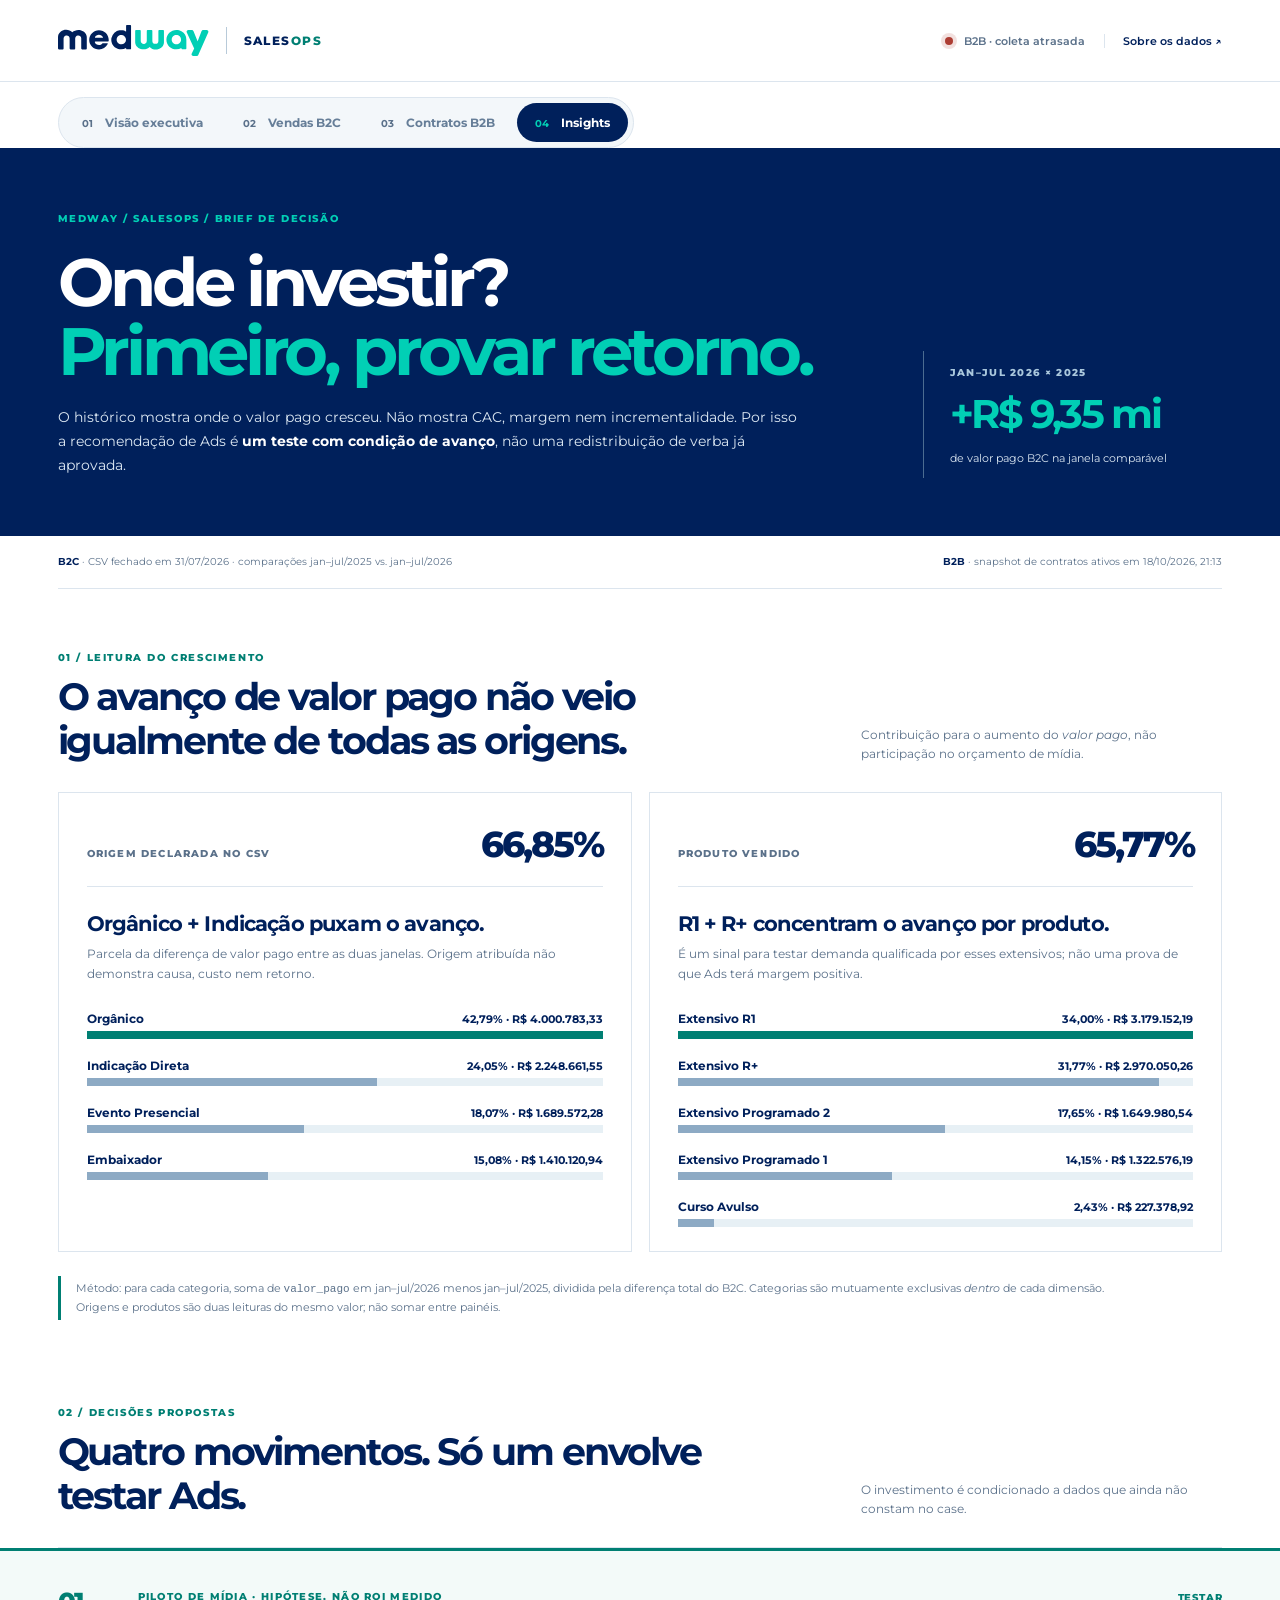
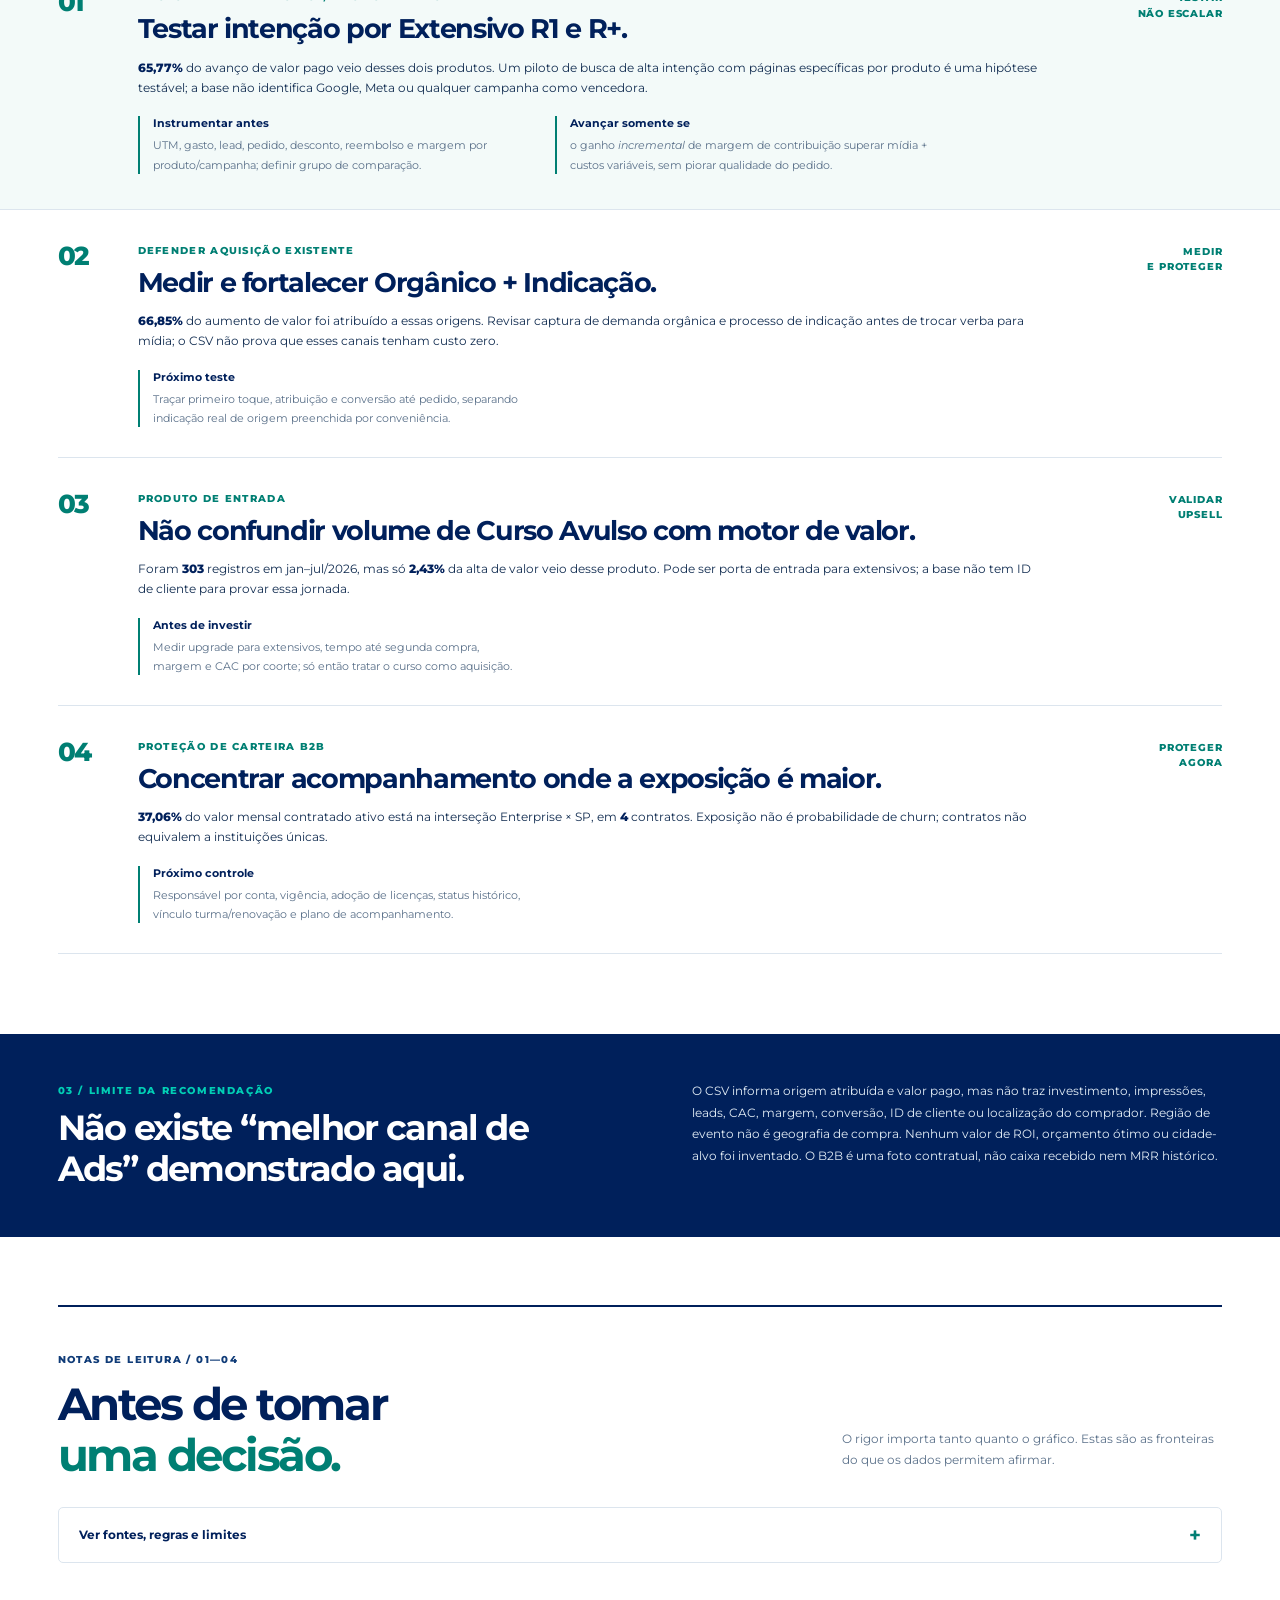
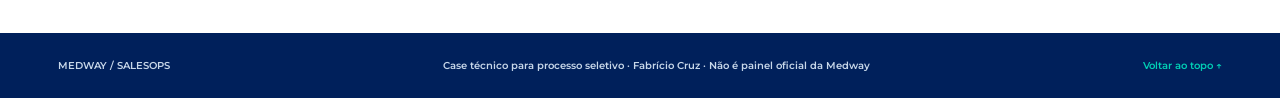
==== commit ff656eea: "fix: integrate insights as fourth in-place dashboard view" ====
--- a/public/insights.html
+++ b/public/insights.html
@@ -4,6 +4,7 @@
     <meta charset="utf-8" />
     <meta name="viewport" content="width=device-width, initial-scale=1" />
     <meta name="theme-color" content="#00205B" />
+    <script>window.location.replace("index.html?view=insights");</script>
     <meta name="description" content="Insights acionáveis do case Medway SalesOps: motores de crescimento B2C, teste de mídia e exposição contratual B2B, com evidências e limites claros." />
     <title>Insights e decisões | Medway SalesOps</title>
     <link rel="preconnect" href="https://fonts.googleapis.com" />
--- a/public/style.css
+++ b/public/style.css
@@ -1651,20 +1651,7 @@
   color: var(--navy);
   background: #f3f7fa;
 }
-.insights-entry {
-  display: inline-flex;
-  align-items: center;
-  gap: 9px;
-  margin: 15px 0 3px 17px;
-  padding: 9px 0;
-  color: var(--aqua-deep);
-  font-weight: 800;
-  font-size: 11px;
-  text-decoration: none;
-  border-bottom: 2px solid var(--aqua-deep);
-}
-.insights-entry span { font-size: 16px; line-height: 1; }
-.insights-entry:hover { color: var(--navy); border-color: var(--navy); }
+.hero[hidden] { display: none; }
 @media (max-width: 700px) {
-  .insights-entry { margin: 7px 0 0; padding: 5px 0; }
-}
+  .tabs .tab { min-width: 0; padding: 9px 4px; font-size: 10px; line-height: 1.25; }
+}
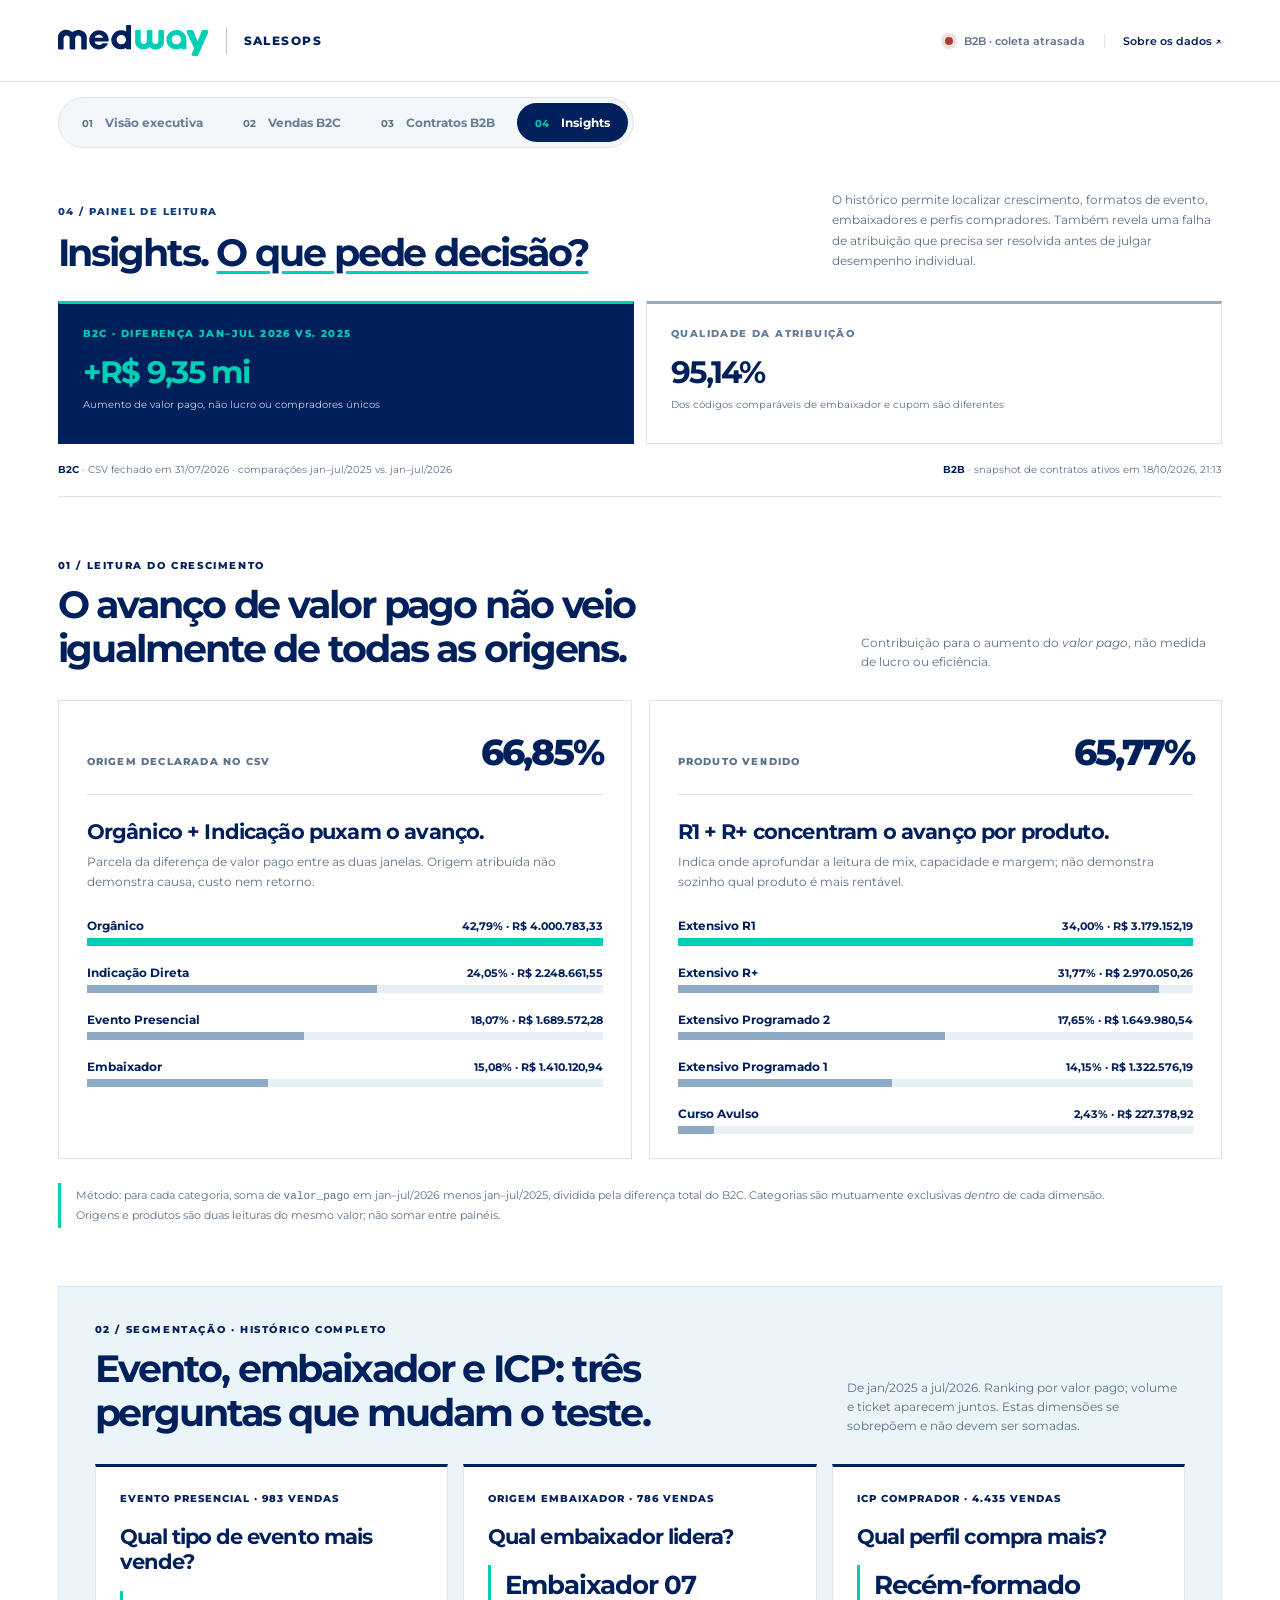
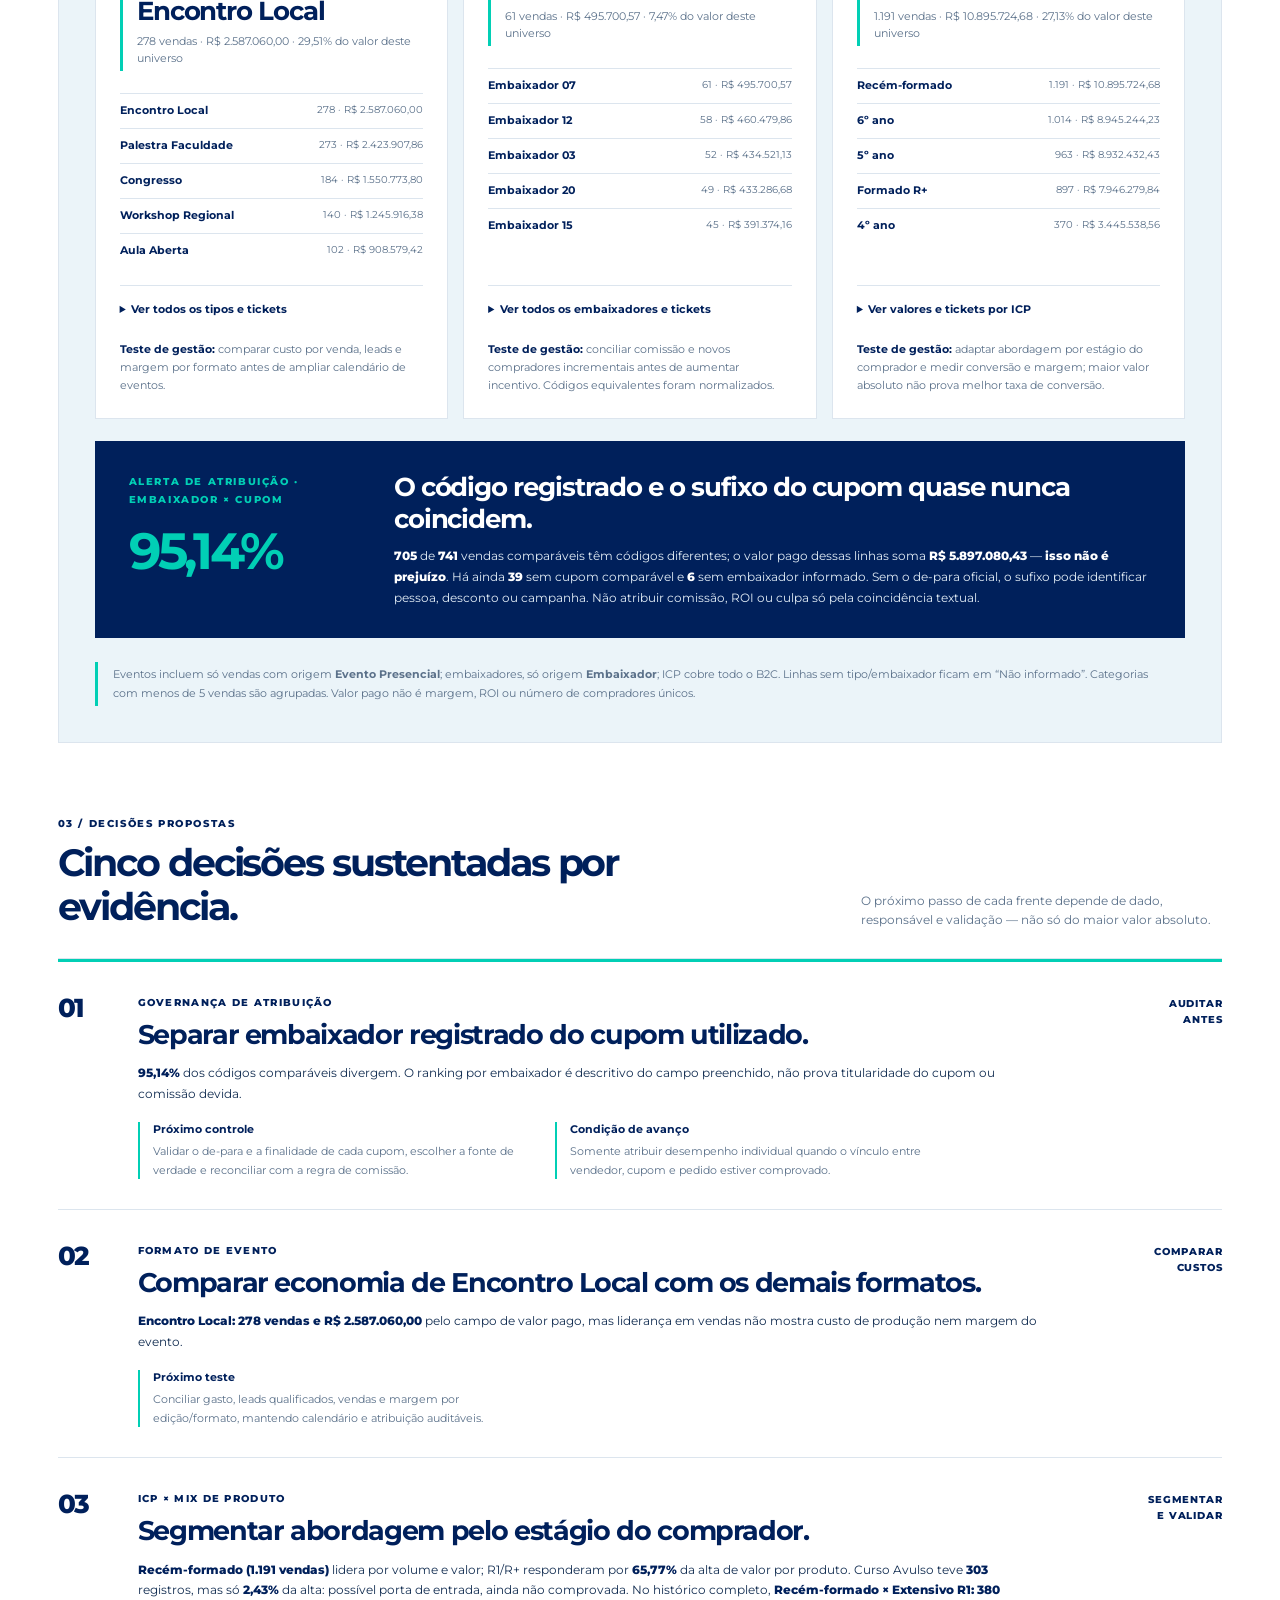
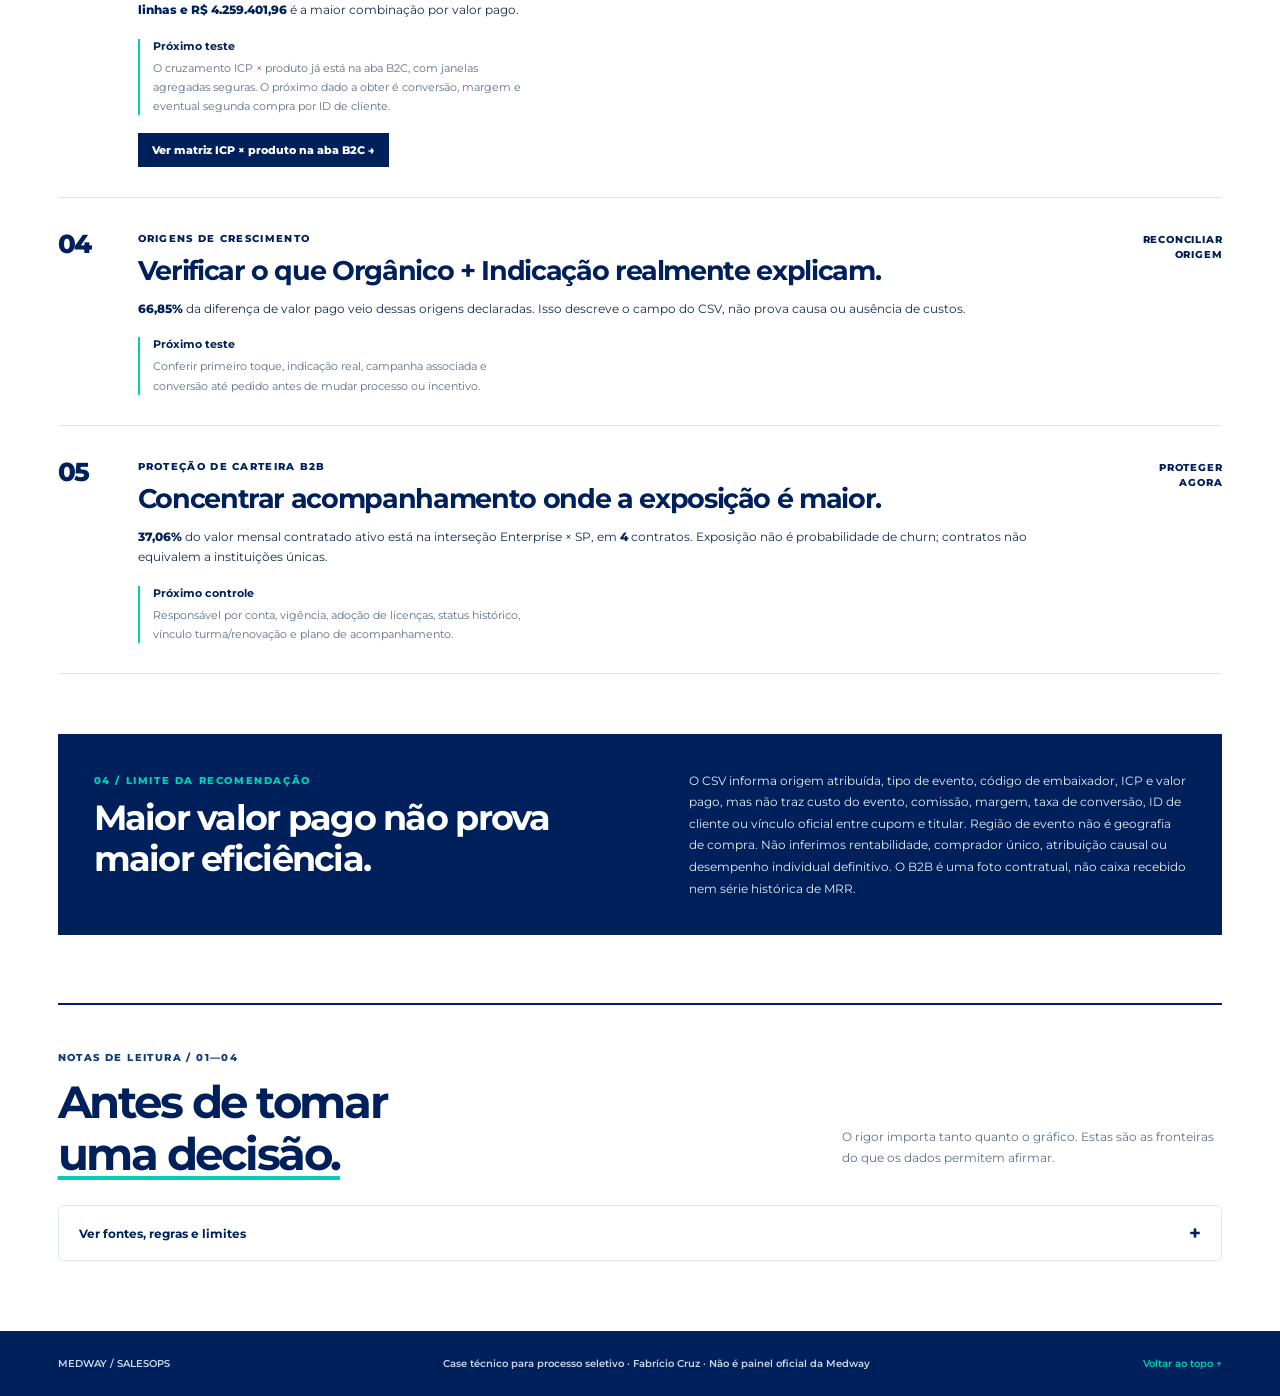
==== commit be91f944: "Atualiza projeto" ====
--- a/public/insights.html
+++ b/public/insights.html
@@ -5,7 +5,7 @@
     <meta name="viewport" content="width=device-width, initial-scale=1" />
     <meta name="theme-color" content="#00205B" />
     <script>window.location.replace("index.html?view=insights");</script>
-    <meta name="description" content="Insights acionáveis do case Medway SalesOps: motores de crescimento B2C, teste de mídia e exposição contratual B2B, com evidências e limites claros." />
+    <meta name="description" content="Insights acionáveis do case Medway SalesOps: crescimento B2C, eventos, embaixadores, ICP e exposição B2B, com evidências e limites claros." />
     <title>Insights e decisões | Medway SalesOps</title>
     <link rel="preconnect" href="https://fonts.googleapis.com" />
     <link rel="preconnect" href="https://fonts.gstatic.com" crossorigin />
@@ -22,34 +22,41 @@
       <nav class="insight-nav" aria-label="Navegação da análise"><a href="index.html">← Dashboard</a><span aria-current="page">Insights e decisões</span></nav>
     </header>
     <main id="main">
-      <section class="insight-hero" aria-labelledby="insight-title">
-        <div class="insight-hero-copy">
-          <span class="insight-eyebrow">MEDWAY / SALESOPS / BRIEF DE DECISÃO</span>
-          <h1 id="insight-title">Onde investir?<br /><em>Primeiro, provar retorno.</em></h1>
-          <p>O histórico mostra onde o valor pago cresceu. Não mostra CAC, margem nem incrementalidade. Por isso a recomendação de Ads é <strong>um teste com condição de avanço</strong>, não uma redistribuição de verba já aprovada.</p>
-        </div>
-        <div class="insight-hero-number" aria-label="Variação de valor B2C na janela comparável"><span>JAN–JUL 2026 × 2025</span><strong id="hero-delta">Carregando…</strong><small>de valor pago B2C na janela comparável</small></div>
+      <section class="insight-intro" aria-labelledby="insight-title">
+        <div class="section-lead"><div><span class="micro">04 / PAINEL DE LEITURA</span><h2 id="insight-title">Insights. <span>O que pede decisão?</span></h2></div><p>O histórico permite localizar crescimento, formatos de evento, embaixadores e perfis compradores. Também revela uma falha de atribuição que precisa ser resolvida antes de julgar desempenho individual.</p></div>
+        <div class="kpis"><article class="kpi kpi-featured"><span class="micro">B2C · DIFERENÇA JAN–JUL 2026 VS. 2025</span><strong id="hero-delta">Carregando…</strong><small>Aumento de valor pago, não lucro ou compradores únicos</small></article><article class="kpi"><span class="micro">QUALIDADE DA ATRIBUIÇÃO</span><strong id="coupon-divergence-hero">—</strong><small>Dos códigos comparáveis de embaixador e cupom são diferentes</small></article></div>
       </section>
       <div class="insight-scope"><span><b>B2C</b> · CSV fechado em 31/07/2026 · comparações jan–jul/2025 vs. jan–jul/2026</span><span><b>B2B</b> · snapshot de contratos ativos em <time id="b2b-stamp">carregamento</time></span></div>
       <div class="insight-error" id="insight-error" role="alert" hidden>Não foi possível carregar os agregados publicados. Volte ao <a href="index.html">dashboard</a> e tente novamente.</div>
       <section class="insight-section" aria-labelledby="evidence-title">
-        <div class="insight-section-head"><span class="insight-index">01 / LEITURA DO CRESCIMENTO</span><h2 id="evidence-title">O avanço de valor pago não veio igualmente de todas as origens.</h2><p>Contribuição para o aumento do <em>valor pago</em>, não participação no orçamento de mídia.</p></div>
+        <div class="insight-section-head"><span class="insight-index">01 / LEITURA DO CRESCIMENTO</span><h2 id="evidence-title">O avanço de valor pago não veio igualmente de todas as origens.</h2><p>Contribuição para o aumento do <em>valor pago</em>, não medida de lucro ou eficiência.</p></div>
         <div class="driver-grid">
           <article class="driver-panel"><div class="driver-panel-head"><span>ORIGEM DECLARADA NO CSV</span><strong id="origin-pair-share">—</strong></div><h3>Orgânico + Indicação puxam o avanço.</h3><p>Parcela da diferença de valor pago entre as duas janelas. Origem atribuída não demonstra causa, custo nem retorno.</p><div class="driver-bars" id="origin-bars" aria-label="Contribuição por origem"></div></article>
-          <article class="driver-panel"><div class="driver-panel-head"><span>PRODUTO VENDIDO</span><strong id="product-pair-share">—</strong></div><h3>R1 + R+ concentram o avanço por produto.</h3><p>É um sinal para testar demanda qualificada por esses extensivos; não uma prova de que Ads terá margem positiva.</p><div class="driver-bars" id="product-bars" aria-label="Contribuição por produto"></div></article>
+          <article class="driver-panel"><div class="driver-panel-head"><span>PRODUTO VENDIDO</span><strong id="product-pair-share">—</strong></div><h3>R1 + R+ concentram o avanço por produto.</h3><p>Indica onde aprofundar a leitura de mix, capacidade e margem; não demonstra sozinho qual produto é mais rentável.</p><div class="driver-bars" id="product-bars" aria-label="Contribuição por produto"></div></article>
         </div>
         <p class="insight-method">Método: para cada categoria, soma de <code>valor_pago</code> em jan–jul/2026 menos jan–jul/2025, dividida pela diferença total do B2C. Categorias são mutuamente exclusivas <em>dentro</em> de cada dimensão. Origens e produtos são duas leituras do mesmo valor; não somar entre painéis.</p>
       </section>
+      <section class="insight-section segment-section" id="segments" aria-labelledby="segment-title">
+        <div class="insight-section-head"><span class="insight-index">02 / SEGMENTAÇÃO · HISTÓRICO COMPLETO</span><h2 id="segment-title">Evento, embaixador e ICP: três perguntas que mudam o teste.</h2><p>De jan/2025 a jul/2026. Ranking por valor pago; volume e ticket aparecem juntos. Estas dimensões se sobrepõem e não devem ser somadas.</p></div>
+        <div class="segment-grid">
+          <article class="segment-card"><span class="segment-kicker">EVENTO PRESENCIAL · <span id="event-universe">—</span> VENDAS</span><h3>Qual tipo de evento mais vende?</h3><div class="segment-leader"><strong id="event-leader">—</strong><span id="event-leader-stats">—</span></div><div class="segment-rank" id="event-top" aria-label="Principais tipos de evento"></div><details class="segment-details"><summary>Ver todos os tipos e tickets</summary><div id="event-all" class="segment-table-wrap"></div></details><p class="segment-action"><b>Teste de gestão:</b> comparar custo por venda, leads e margem por formato antes de ampliar calendário de eventos.</p></article>
+          <article class="segment-card"><span class="segment-kicker">ORIGEM EMBAIXADOR · <span id="ambassador-universe">—</span> VENDAS</span><h3>Qual embaixador lidera?</h3><div class="segment-leader"><strong id="ambassador-leader">—</strong><span id="ambassador-leader-stats">—</span></div><div class="segment-rank" id="ambassador-top" aria-label="Principais embaixadores"></div><details class="segment-details"><summary>Ver todos os embaixadores e tickets</summary><div id="ambassador-all" class="segment-table-wrap"></div></details><p class="segment-action"><b>Teste de gestão:</b> conciliar comissão e novos compradores incrementais antes de aumentar incentivo. Códigos equivalentes foram normalizados.</p></article>
+          <article class="segment-card"><span class="segment-kicker">ICP COMPRADOR · <span id="icp-universe">—</span> VENDAS</span><h3>Qual perfil compra mais?</h3><div class="segment-leader"><strong id="icp-leader">—</strong><span id="icp-leader-stats">—</span></div><div class="segment-rank" id="icp-top" aria-label="Perfis de comprador"></div><details class="segment-details"><summary>Ver valores e tickets por ICP</summary><div id="icp-all" class="segment-table-wrap"></div></details><p class="segment-action"><b>Teste de gestão:</b> adaptar abordagem por estágio do comprador e medir conversão e margem; maior valor absoluto não prova melhor taxa de conversão.</p></article>
+        </div>
+        <div class="attribution-alert" role="note"><div><span class="insight-index">ALERTA DE ATRIBUIÇÃO · EMBAIXADOR × CUPOM</span><strong id="coupon-divergence">—</strong></div><div><h3>O código registrado e o sufixo do cupom quase nunca coincidem.</h3><p><b id="coupon-different-count">—</b> de <b id="coupon-comparable-count">—</b> vendas comparáveis têm códigos diferentes; o valor pago dessas linhas soma <b id="coupon-different-value">—</b> — <strong>isso não é prejuízo</strong>. Há ainda <b id="coupon-no-id">—</b> sem cupom comparável e <b id="coupon-no-ambassador">—</b> sem embaixador informado. Sem o de-para oficial, o sufixo pode identificar pessoa, desconto ou campanha. Não atribuir comissão, ROI ou culpa só pela coincidência textual.</p></div></div>
+        <p class="insight-method">Eventos incluem só vendas com origem <strong>Evento Presencial</strong>; embaixadores, só origem <strong>Embaixador</strong>; ICP cobre todo o B2C. Linhas sem tipo/embaixador ficam em “Não informado”. Categorias com menos de 5 vendas são agrupadas. Valor pago não é margem, ROI ou número de compradores únicos.</p>
+      </section>
       <section class="insight-section insight-section-action" aria-labelledby="action-title">
-        <div class="insight-section-head"><span class="insight-index">02 / DECISÕES PROPOSTAS</span><h2 id="action-title">Quatro movimentos. Só um envolve testar Ads.</h2><p>O investimento é condicionado a dados que ainda não constam no case.</p></div>
+        <div class="insight-section-head"><span class="insight-index">03 / DECISÕES PROPOSTAS</span><h2 id="action-title">Cinco decisões sustentadas por evidência.</h2><p>O próximo passo de cada frente depende de dado, responsável e validação — não só do maior valor absoluto.</p></div>
         <div class="decision-list">
-          <article class="decision decision-primary"><div class="decision-serial">01</div><div class="decision-body"><span class="decision-type">PILOTO DE MÍDIA · HIPÓTESE, NÃO ROI MEDIDO</span><h3>Testar intenção por Extensivo R1 e R+.</h3><p><strong id="paid-signal">—</strong> do avanço de valor pago veio desses dois produtos. Um piloto de busca de alta intenção com páginas específicas por produto é uma hipótese testável; a base não identifica Google, Meta ou qualquer campanha como vencedora.</p><div class="decision-checks"><div><b>Instrumentar antes</b><span>UTM, gasto, lead, pedido, desconto, reembolso e margem por produto/campanha; definir grupo de comparação.</span></div><div><b>Avançar somente se</b><span>o ganho <em>incremental</em> de margem de contribuição superar mídia + custos variáveis, sem piorar qualidade do pedido.</span></div></div></div><div class="decision-state">TESTAR<br />NÃO ESCALAR</div></article>
-          <article class="decision"><div class="decision-serial">02</div><div class="decision-body"><span class="decision-type">DEFENDER AQUISIÇÃO EXISTENTE</span><h3>Medir e fortalecer Orgânico + Indicação.</h3><p><strong id="earned-signal">—</strong> do aumento de valor foi atribuído a essas origens. Revisar captura de demanda orgânica e processo de indicação antes de trocar verba para mídia; o CSV não prova que esses canais tenham custo zero.</p><div class="decision-checks"><div><b>Próximo teste</b><span>Traçar primeiro toque, atribuição e conversão até pedido, separando indicação real de origem preenchida por conveniência.</span></div></div></div><div class="decision-state">MEDIR<br />E PROTEGER</div></article>
-          <article class="decision"><div class="decision-serial">03</div><div class="decision-body"><span class="decision-type">PRODUTO DE ENTRADA</span><h3>Não confundir volume de Curso Avulso com motor de valor.</h3><p>Foram <strong id="course-volume">—</strong> registros em jan–jul/2026, mas só <strong id="course-growth-share">—</strong> da alta de valor veio desse produto. Pode ser porta de entrada para extensivos; a base não tem ID de cliente para provar essa jornada.</p><div class="decision-checks"><div><b>Antes de investir</b><span>Medir upgrade para extensivos, tempo até segunda compra, margem e CAC por coorte; só então tratar o curso como aquisição.</span></div></div></div><div class="decision-state">VALIDAR<br />UPSELL</div></article>
-          <article class="decision"><div class="decision-serial">04</div><div class="decision-body"><span class="decision-type">PROTEÇÃO DE CARTEIRA B2B</span><h3>Concentrar acompanhamento onde a exposição é maior.</h3><p><strong id="b2b-cell-share">—</strong> do valor mensal contratado ativo está na interseção Enterprise × SP, em <strong id="b2b-cell-count">—</strong> contratos. Exposição não é probabilidade de churn; contratos não equivalem a instituições únicas.</p><div class="decision-checks"><div><b>Próximo controle</b><span>Responsável por conta, vigência, adoção de licenças, status histórico, vínculo turma/renovação e plano de acompanhamento.</span></div></div></div><div class="decision-state">PROTEGER<br />AGORA</div></article>
+          <article class="decision decision-primary"><div class="decision-serial">01</div><div class="decision-body"><span class="decision-type">GOVERNANÇA DE ATRIBUIÇÃO</span><h3>Separar embaixador registrado do cupom utilizado.</h3><p><strong id="attribution-action">—</strong> dos códigos comparáveis divergem. O ranking por embaixador é descritivo do campo preenchido, não prova titularidade do cupom ou comissão devida.</p><div class="decision-checks"><div><b>Próximo controle</b><span>Validar o de-para e a finalidade de cada cupom, escolher a fonte de verdade e reconciliar com a regra de comissão.</span></div><div><b>Condição de avanço</b><span>Somente atribuir desempenho individual quando o vínculo entre vendedor, cupom e pedido estiver comprovado.</span></div></div></div><div class="decision-state">AUDITAR<br />ANTES</div></article>
+          <article class="decision"><div class="decision-serial">02</div><div class="decision-body"><span class="decision-type">FORMATO DE EVENTO</span><h3>Comparar economia de Encontro Local com os demais formatos.</h3><p><strong id="event-action">—</strong> pelo campo de valor pago, mas liderança em vendas não mostra custo de produção nem margem do evento.</p><div class="decision-checks"><div><b>Próximo teste</b><span>Conciliar gasto, leads qualificados, vendas e margem por edição/formato, mantendo calendário e atribuição auditáveis.</span></div></div></div><div class="decision-state">COMPARAR<br />CUSTOS</div></article>
+          <article class="decision"><div class="decision-serial">03</div><div class="decision-body"><span class="decision-type">ICP × MIX DE PRODUTO</span><h3>Segmentar abordagem pelo estágio do comprador.</h3><p><strong id="icp-action">—</strong> lidera por volume e valor; R1/R+ responderam por <strong id="product-action">—</strong> da alta de valor por produto. Curso Avulso teve <strong id="course-volume">—</strong> registros, mas só <strong id="course-growth-share">—</strong> da alta: possível porta de entrada, ainda não comprovada. No histórico completo, <strong id="top-pair-action">—</strong> é a maior combinação por valor pago.</p><div class="decision-checks"><div><b>Próximo teste</b><span>O cruzamento ICP × produto já está na aba B2C, com janelas agregadas seguras. O próximo dado a obter é conversão, margem e eventual segunda compra por ID de cliente.</span></div></div><button type="button" class="jump-b2c">Ver matriz ICP × produto na aba B2C →</button></div><div class="decision-state">SEGMENTAR<br />E VALIDAR</div></article>
+          <article class="decision"><div class="decision-serial">04</div><div class="decision-body"><span class="decision-type">ORIGENS DE CRESCIMENTO</span><h3>Verificar o que Orgânico + Indicação realmente explicam.</h3><p><strong id="earned-signal">—</strong> da diferença de valor pago veio dessas origens declaradas. Isso descreve o campo do CSV, não prova causa ou ausência de custos.</p><div class="decision-checks"><div><b>Próximo teste</b><span>Conferir primeiro toque, indicação real, campanha associada e conversão até pedido antes de mudar processo ou incentivo.</span></div></div></div><div class="decision-state">RECONCILIAR<br />ORIGEM</div></article>
+          <article class="decision"><div class="decision-serial">05</div><div class="decision-body"><span class="decision-type">PROTEÇÃO DE CARTEIRA B2B</span><h3>Concentrar acompanhamento onde a exposição é maior.</h3><p><strong id="b2b-cell-share">—</strong> do valor mensal contratado ativo está na interseção Enterprise × SP, em <strong id="b2b-cell-count">—</strong> contratos. Exposição não é probabilidade de churn; contratos não equivalem a instituições únicas.</p><div class="decision-checks"><div><b>Próximo controle</b><span>Responsável por conta, vigência, adoção de licenças, status histórico, vínculo turma/renovação e plano de acompanhamento.</span></div></div></div><div class="decision-state">PROTEGER<br />AGORA</div></article>
         </div>
       </section>
-      <section class="insight-bottom" aria-labelledby="limit-title"><div><span class="insight-index">03 / LIMITE DA RECOMENDAÇÃO</span><h2 id="limit-title">Não existe “melhor canal de Ads” demonstrado aqui.</h2></div><p>O CSV informa origem atribuída e valor pago, mas não traz investimento, impressões, leads, CAC, margem, conversão, ID de cliente ou localização do comprador. Região de evento não é geografia de compra. Nenhum valor de ROI, orçamento ótimo ou cidade-alvo foi inventado. O B2B é uma foto contratual, não caixa recebido nem MRR histórico.</p></section>
+      <section class="insight-bottom" aria-labelledby="limit-title"><div><span class="insight-index">04 / LIMITE DA RECOMENDAÇÃO</span><h2 id="limit-title">Maior valor pago não prova maior eficiência.</h2></div><p>O CSV informa origem atribuída, tipo de evento, código de embaixador, ICP e valor pago, mas não traz custo do evento, comissão, margem, taxa de conversão, ID de cliente ou vínculo oficial entre cupom e titular. Região de evento não é geografia de compra. Não inferimos rentabilidade, comprador único, atribuição causal ou desempenho individual definitivo. O B2B é uma foto contratual, não caixa recebido nem série histórica de MRR.</p></section>
       <a class="insight-return" href="index.html">Voltar ao dashboard e explorar os recortes <span aria-hidden="true">↗</span></a>
     </main>
     <footer><span>MEDWAY / SALESOPS</span><span>Case técnico · Fabrício Cruz · Não é painel oficial da Medway</span><a href="#top">Voltar ao topo ↑</a></footer>
--- a/public/style.css
+++ b/public/style.css
@@ -2,7 +2,7 @@
   --navy: #00205b;
   --blue: #103c78;
   --aqua: #01cfb5;
-  --aqua-deep: #007f73;
+  --aqua-deep: #01cfb5;
   --ink: #122d51;
   --muted: #5b718a;
   --line: #dce5ee;
@@ -730,7 +730,7 @@
   white-space: nowrap;
 }
 .heatmap td {
-  background: rgba(1, 171, 154, var(--heat));
+  background: rgba(1, 207, 181, var(--heat));
   color: var(--navy);
   text-align: center;
   padding: 13px 3px;
@@ -1652,6 +1652,35 @@
   background: #f3f7fa;
 }
 .hero[hidden] { display: none; }
+.demo-banner[hidden] { display: none; }
+.demo-banner { display: flex; justify-content: space-between; gap: 16px; align-items: center; background: #eef8f7; border-left: 3px solid var(--aqua-deep); color: var(--navy); margin: 13px 0 0; padding: 12px 15px; font-size: 11px; line-height: 1.5; }
+.demo-banner strong { font-size: 10px; letter-spacing: .055em; }
+.demo-banner span { color: var(--muted); text-align: right; }
 @media (max-width: 700px) {
   .tabs .tab { min-width: 0; padding: 9px 4px; font-size: 10px; line-height: 1.25; }
-}
+  .demo-banner { display: block; }
+  .demo-banner span { display: block; text-align: left; margin-top: 3px; }
+}
+/* Brand green stays exact on accents/dark surfaces; navy carries text on white. */
+:focus-visible, [data-tip]:focus-visible { outline-color: var(--navy); }
+.brand-name span, .scope-divider, .legend strong, .bridge-operator,
+.editorial-icon, .method-grid span, .method-details summary span { color: var(--navy); }
+.hero h1 span, .section-lead h2 span, .method h2 span {
+  color: var(--navy);
+  text-decoration: underline;
+  text-decoration-color: var(--aqua);
+  text-decoration-thickness: .09em;
+  text-underline-offset: .13em;
+}
+.chart-callout { fill: var(--navy); }
+.icp-product-controls { display: flex; flex-wrap: wrap; gap: 12px; align-items: center; margin: 6px 0 18px; }
+.icp-product-controls label { font-size: 11px; font-weight: 800; color: var(--navy); }
+.icp-product-controls select { max-width: min(330px, 100%); min-width: 245px; font-size: 12px; border-color: #9bb3c8; }
+.icp-product-table { min-width: 890px; font-variant-numeric: tabular-nums; }
+.icp-product-table th:first-child { min-width: 135px; }
+.icp-product-table td { min-width: 120px; font-weight: 700; }
+.icp-product-table td small { display: block; margin-top: 5px; font-size: 9px; font-weight: 500; color: var(--navy); }
+.icp-product-table .icp-total { background: #eaf4f8; }
+.panel:has(#icp-product-window) { scroll-margin-top: 18px; }
+.icp-product-table tfoot th, .icp-product-table tfoot td { border-top: 2px solid var(--navy); background: #eef5f8; font-weight: 800; }
+@media (max-width: 700px) { .icp-product-controls { display: block; } .icp-product-controls label { display: block; margin-bottom: 6px; } .icp-product-controls select { width: 100%; min-width: 0; } }
--- a/public/insights.css
+++ b/public/insights.css
@@ -59,4 +59,44 @@
 .insight-return span{font-size:17px}
 @media(max-width:900px){.insight-hero{grid-template-columns:1fr;gap:25px;padding-top:42px;padding-bottom:40px}.insight-hero-number{border-left:0;border-top:1px solid #4b6c91;padding:19px 0 0;gap:6px}.insight-section-head{grid-template-columns:1fr;gap:13px}.driver-grid{grid-template-columns:1fr}.insight-bottom{grid-template-columns:1fr;gap:19px}}
 @media(max-width:700px){.insights-page .topbar{min-height:67px;padding:13px 18px}.insights-page .insight-nav{gap:0}.insights-page .insight-nav span{display:none}.insights-page .insight-nav a{font-size:10px}.insight-hero{margin:0 -18px;padding:29px 18px 31px}.insight-hero h1{font-size:clamp(33px,8.5vw,43px);margin:12px 0 14px}.insight-hero-copy>p{font-size:12px;line-height:1.55}.insight-hero-number strong{font-size:31px}.insight-scope{display:block;font-size:10px}.insight-scope span{display:block;margin-bottom:5px}.insight-section{padding-top:40px}.insight-section-head h2{font-size:29px}.driver-panel{padding:21px 17px}.driver-panel-head strong{font-size:30px}.driver-panel h3{font-size:20px}.driver-row .driver-name{font-size:11px}.decision{grid-template-columns:36px minmax(0,1fr);gap:12px;padding:24px 0}.decision-primary{margin:0 -18px;padding:25px 18px}.decision-serial{font-size:20px}.decision-state{grid-column:2;text-align:left;padding-top:0}.decision-checks{gap:13px}.insight-bottom{margin:48px -18px 0;padding:30px 18px}.insight-return{margin-bottom:44px}}
+.segment-section{background:#ebf4f9;margin:58px calc(-1*max(4.5vw,24px)) 0;padding:52px max(4.5vw,24px) 55px}
+.segment-grid{display:grid;grid-template-columns:repeat(3,minmax(0,1fr));gap:15px}
+.segment-card{background:#fff;border:1px solid var(--line);border-top:3px solid var(--navy);padding:24px;min-width:0;display:flex;flex-direction:column}
+.segment-kicker{font-size:10px;font-weight:800;letter-spacing:.10em;color:var(--aqua-deep);line-height:1.5}
+.segment-card h3{font-size:21px;line-height:1.2;letter-spacing:-.045em;color:var(--navy);margin:18px 0 16px}
+.segment-leader{border-left:3px solid var(--aqua-deep);padding:5px 0 5px 14px;margin-bottom:22px;min-height:72px}
+.segment-leader strong{display:block;font-size:clamp(19px,2vw,26px);line-height:1.2;color:var(--navy);letter-spacing:-.04em}
+.segment-leader span{display:block;font-size:11px;line-height:1.5;color:var(--muted);margin-top:7px}
+.segment-rank{display:grid;gap:0;margin-bottom:17px}
+.segment-rank-row{display:grid;grid-template-columns:minmax(0,1fr) auto;gap:6px 10px;padding:9px 0;border-top:1px solid var(--line);align-items:start}
+.segment-rank-row strong{font-size:11px;color:var(--navy);line-height:1.45}
+.segment-rank-row span{font-size:10px;color:var(--muted);text-align:right;line-height:1.45}
+.segment-details{margin-top:auto;border-top:1px solid var(--line);padding-top:12px}
+.segment-details summary{cursor:pointer;font-size:11px;font-weight:700;color:var(--navy);padding:4px 0}
+.segment-table-wrap{overflow-x:auto;margin-top:11px}
+.segment-table{border-collapse:collapse;width:100%;min-width:335px;font-size:10px;font-variant-numeric:tabular-nums}
+.segment-table th,.segment-table td{padding:7px 6px;border-bottom:1px solid var(--line);text-align:right;white-space:nowrap}
+.segment-table th:first-child,.segment-table td:first-child{text-align:left}
+.segment-table thead th{color:var(--navy);background:#f3f7fa}
+.segment-action{font-size:11px;line-height:1.65;color:var(--muted);margin:20px 0 0}
+.segment-action b{color:var(--navy)}
+@media(max-width:1000px){.segment-grid{grid-template-columns:1fr}.segment-card{max-width:none}}
+@media(max-width:700px){.segment-section{margin:42px -18px 0;padding:36px 18px 40px}.segment-card{padding:19px}.segment-leader{min-height:0}.segment-card h3{font-size:20px}}
+.attribution-alert{display:grid;grid-template-columns:230px minmax(0,1fr);gap:35px;background:var(--navy);color:#fff;padding:30px 34px;margin-top:22px}
+.attribution-alert .insight-index{color:var(--aqua);line-height:1.5}
+.attribution-alert>div:first-child>strong{display:block;font-size:clamp(36px,4vw,55px);letter-spacing:-.06em;color:var(--aqua);margin-top:12px}
+.attribution-alert h3{font-size:clamp(19px,2vw,27px);line-height:1.25;letter-spacing:-.04em;margin:0 0 10px}
+.attribution-alert p{font-size:12px;line-height:1.75;color:#e2edf6;margin:0}
+.attribution-alert b,.attribution-alert p strong{color:#fff;font-weight:800}
+@media(max-width:700px){.attribution-alert{grid-template-columns:1fr;gap:10px;padding:23px 19px}.attribution-alert>div:first-child>strong{margin-top:6px}}
 @media(prefers-reduced-motion:reduce){.insights-page *{scroll-behavior:auto}}
+/* The fourth view follows the same contained editorial grid as B2C/B2B. */
+.insight-intro .kpi-featured strong{color:var(--aqua)}
+.insight-index,.segment-kicker,.decision-serial,.decision-type,.decision-state,.insights-page .insight-nav span{color:var(--navy)}
+.attribution-alert .insight-index,.insight-bottom .insight-index{color:var(--aqua)}
+.segment-section{margin:46px 0 0;padding:36px;background:#ebf4f9;border:1px solid var(--line)}
+.decision-primary{margin:0;padding:30px 0;background:#fff;border-top:3px solid var(--aqua)}
+.insight-bottom{margin:48px 0 0;padding:36px}
+@media(max-width:700px){.segment-section{margin:32px 0 0;padding:24px 18px}.decision-primary{padding:23px 0}.insight-bottom{margin:38px 0 0;padding:28px 18px}}
+.jump-b2c{display:inline-flex;align-items:center;margin-top:18px;padding:10px 14px;border:0;background:var(--navy);color:#fff;font-size:11px;font-weight:800;cursor:pointer}
+.jump-b2c:hover{background:var(--blue)}
